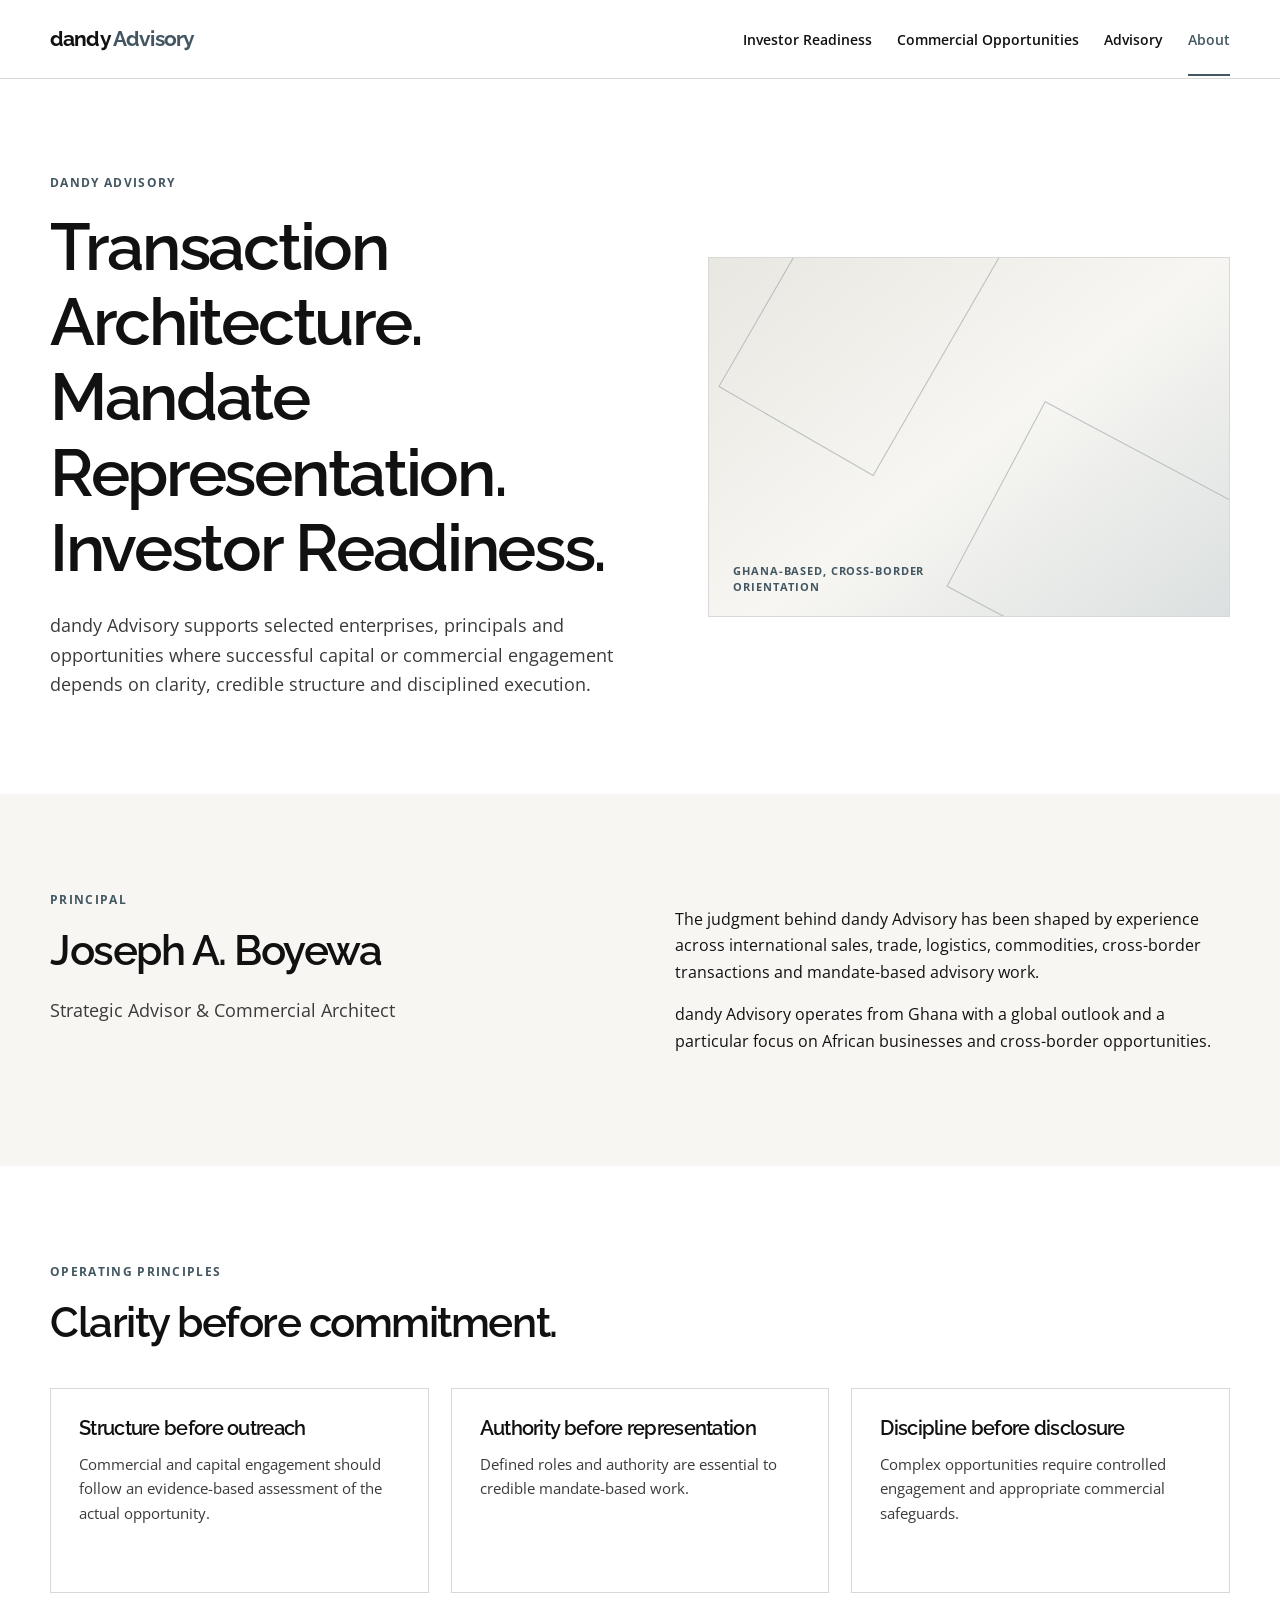
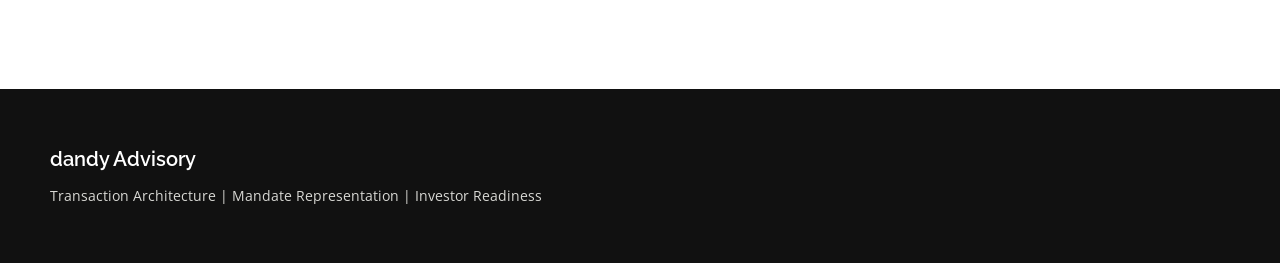
==== about/index.html @ e799b46d "Add About page" ====
<!doctype html><html lang="en"><head><meta charset="utf-8"><meta name="viewport" content="width=device-width,initial-scale=1"><title>About | dandy Advisory</title><meta name="description" content="About dandy Advisory."><link rel="stylesheet" href="../assets/css/site.css"></head><body><header class="site-header"><div class="container header-inner"><a class="brand" href="../">dandy <span>Advisory</span></a><button class="nav-toggle" aria-expanded="false">Menu</button><nav class="site-nav"><a href="../investor-readiness/">Investor Readiness</a><a href="../commercial-opportunities/">Commercial Opportunities</a><a href="../advisory/">Advisory</a><a aria-current="page" href="./">About</a></nav></div></header><main><section class="hero"><div class="container hero-grid"><div><p class="eyebrow">dandy Advisory</p><h1>Transaction Architecture. Mandate Representation. Investor Readiness.</h1><p class="hero-copy">dandy Advisory supports selected enterprises, principals and opportunities where successful capital or commercial engagement depends on clarity, credible structure and disciplined execution.</p></div><div class="visual"><span class="visual-label">Ghana-based, cross-border orientation</span></div></div></section><section class="section paper"><div class="container split"><div><p class="eyebrow">Principal</p><h2>Joseph A. Boyewa</h2><p class="lead">Strategic Advisor &amp; Commercial Architect</p></div><div><p>The judgment behind dandy Advisory has been shaped by experience across international sales, trade, logistics, commodities, cross-border transactions and mandate-based advisory work.</p><p>dandy Advisory operates from Ghana with a global outlook and a particular focus on African businesses and cross-border opportunities.</p></div></div></section><section class="section"><div class="container"><div class="section-head"><p class="eyebrow">Operating Principles</p><h2>Clarity before commitment.</h2></div><div class="grid-3"><article class="card"><h3>Structure before outreach</h3><p>Commercial and capital engagement should follow an evidence-based assessment of the actual opportunity.</p></article><article class="card"><h3>Authority before representation</h3><p>Defined roles and authority are essential to credible mandate-based work.</p></article><article class="card"><h3>Discipline before disclosure</h3><p>Complex opportunities require controlled engagement and appropriate commercial safeguards.</p></article></div></div></section></main><footer class="site-footer"><div class="container"><p class="footer-title">dandy Advisory</p><p class="footer-signature">Transaction Architecture | Mandate Representation | Investor Readiness</p></div></footer><script src="../assets/js/site.js"></script></body></html>
---- assets/css/site.css ----
@import url('https://fonts.googleapis.com/css2?family=Open+Sans:wght@400;500;600;700&family=Raleway:wght@500;600;700&display=swap');

:root{--ink:#111111;--carbon:#3a3a3a;--muted:#6e6e6a;--slate:#435762;--border:#d8d8d4;--paper:#f7f6f2;--white:#fff;--content:1180px;--section:96px}
*{box-sizing:border-box}html{scroll-behavior:smooth}body{margin:0;background:var(--white);color:var(--ink);font-family:'Open Sans',Arial,sans-serif;font-size:16px;line-height:1.65}a{color:inherit;text-decoration:none}.container{width:min(calc(100% - 48px),var(--content));margin:auto}.skip{position:absolute;left:-999px}.skip:focus{left:16px;top:16px;z-index:9;background:#fff;padding:10px}.site-header{border-bottom:1px solid var(--border);background:rgba(255,255,255,.96);position:sticky;top:0;z-index:5}.header-inner{min-height:78px;display:flex;align-items:center;justify-content:space-between;gap:32px}.brand{font-family:Raleway,Arial,sans-serif;font-size:21px;font-weight:700;letter-spacing:-.04em;white-space:nowrap}.brand span{color:var(--slate)}.nav-toggle{display:none}.site-nav{display:flex;align-items:center;gap:25px;font-size:14px;font-weight:600}.site-nav a{border-bottom:2px solid transparent;padding:26px 0 23px}.site-nav a:hover,.site-nav a[aria-current='page']{color:var(--slate);border-color:var(--slate)}
.eyebrow{margin:0 0 16px;color:var(--slate);font-size:12px;font-weight:700;letter-spacing:.11em;text-transform:uppercase}.section{padding:var(--section) 0}.paper{background:var(--paper)}h1,h2,h3{margin:0;font-family:Raleway,Arial,sans-serif;font-weight:600;line-height:1.14;letter-spacing:-.035em}h1{font-size:clamp(40px,5.2vw,66px)}h2{max-width:730px;font-size:clamp(30px,3.3vw,45px)}h3{font-size:20px}.lead{max-width:720px;margin:22px 0 0;color:var(--carbon);font-size:18px}.muted{color:var(--muted)}.button{display:inline-block;border:1px solid var(--slate);background:var(--slate);color:#fff;padding:14px 19px;font-size:14px;font-weight:700;line-height:1}.button:hover{background:var(--ink);border-color:var(--ink)}.text-link{color:var(--slate);font-size:14px;font-weight:700}.text-link:hover{text-decoration:underline}
.hero{padding:94px 0}.hero-grid{display:grid;grid-template-columns:minmax(0,1.06fr) minmax(320px,.94fr);align-items:center;gap:70px}.hero-copy{margin:26px 0 0;max-width:720px;color:var(--carbon);font-size:18px}.hero-note{margin:14px 0 30px;max-width:650px;color:var(--muted);font-size:14px}.visual{min-height:360px;border:1px solid var(--border);background:linear-gradient(142deg,#e8e7e1,#f7f6f2 52%,#dbe0e0);position:relative;overflow:hidden}.visual:before,.visual:after{content:'';position:absolute;border:1px solid rgba(67,87,98,.32)}.visual:before{height:58%;width:58%;right:-10%;bottom:-15%;transform:rotate(28deg)}.visual:after{height:73%;width:34%;left:12%;top:-20%;transform:rotate(30deg)}.visual-label{position:absolute;left:24px;bottom:20px;max-width:230px;color:var(--slate);font-size:11px;font-weight:700;letter-spacing:.08em;text-transform:uppercase;line-height:1.5}.section-head{margin-bottom:42px}.grid-3{display:grid;grid-template-columns:repeat(3,1fr);gap:22px}.card{border:1px solid var(--border);background:var(--white);padding:28px;min-height:205px}.card p{margin:12px 0 0;color:var(--carbon);font-size:15px}.card-number{display:block;margin-bottom:28px;color:var(--slate);font-size:12px;font-weight:700;letter-spacing:.1em}.split{display:grid;grid-template-columns:1fr 1fr;gap:70px;align-items:start}.quote{padding:38px 0;border-top:1px solid var(--border);border-bottom:1px solid var(--border);font-family:Raleway,Arial,sans-serif;font-size:clamp(25px,3vw,38px);font-weight:500;line-height:1.25;letter-spacing:-.03em}.list{margin:25px 0 0;padding:0;list-style:none}.list li{padding:15px 0;border-top:1px solid var(--border);color:var(--carbon)}.list strong{display:block;color:var(--ink);font-family:Raleway,Arial,sans-serif;font-size:17px}.steps{counter-reset:step;display:grid;grid-template-columns:repeat(4,1fr);gap:18px}.step{padding:0 18px 0 0}.step:before{counter-increment:step;content:'0' counter(step);display:block;margin-bottom:22px;color:var(--slate);font-size:12px;font-weight:700;letter-spacing:.12em}.step p{margin:10px 0 0;color:var(--carbon);font-size:15px}.callout{display:grid;grid-template-columns:1.05fr .95fr;gap:55px;align-items:center;padding:62px;background:var(--ink);color:#fff}.callout .eyebrow{color:#d8d8d4}.callout h2{color:#fff}.callout p{color:#d8d8d4}.callout .button{background:#fff;border-color:#fff;color:var(--ink)}.callout .button:hover{background:var(--slate);border-color:var(--slate);color:#fff}.form-wrap{max-width:760px;margin:0 auto;border:1px solid var(--border);padding:38px;background:#fff}.form-wrap h2{font-size:32px}.form-wrap p{color:var(--carbon)}.notice{margin-top:24px;color:var(--muted);font-size:13px}.site-footer{padding:54px 0 28px;background:var(--ink);color:#fff}.footer-title{margin:0;font-family:Raleway,Arial,sans-serif;font-size:20px;font-weight:600}.footer-signature{margin:8px 0 28px;color:#d8d8d4;font-size:14px}.footer-links{display:flex;flex-wrap:wrap;gap:10px 22px;font-size:14px}.footer-links a:hover{color:#d8d8d4}.footer-bottom{margin-top:42px;padding-top:18px;border-top:1px solid #3a3a3a;color:#aaa;font-size:12px}
@media(max-width:820px){:root{--section:68px}.container{width:min(calc(100% - 32px),var(--content))}.header-inner{min-height:68px}.nav-toggle{display:inline-block;border:0;background:transparent;color:var(--ink);font:inherit;font-size:14px;font-weight:700}.site-nav{display:none;position:absolute;top:68px;left:0;right:0;padding:12px 16px 20px;background:#fff;border-bottom:1px solid var(--border);flex-direction:column;align-items:flex-start;gap:0}.site-nav.open{display:flex}.site-nav a{padding:10px 0;border:0}.hero{padding:66px 0}.hero-grid,.split,.callout{grid-template-columns:1fr;gap:36px}.visual{min-height:245px}.grid-3,.steps{grid-template-columns:1fr}.card{min-height:auto}.step{padding:0 0 20px;border-bottom:1px solid var(--border)}.form-wrap{padding:25px 20px}}
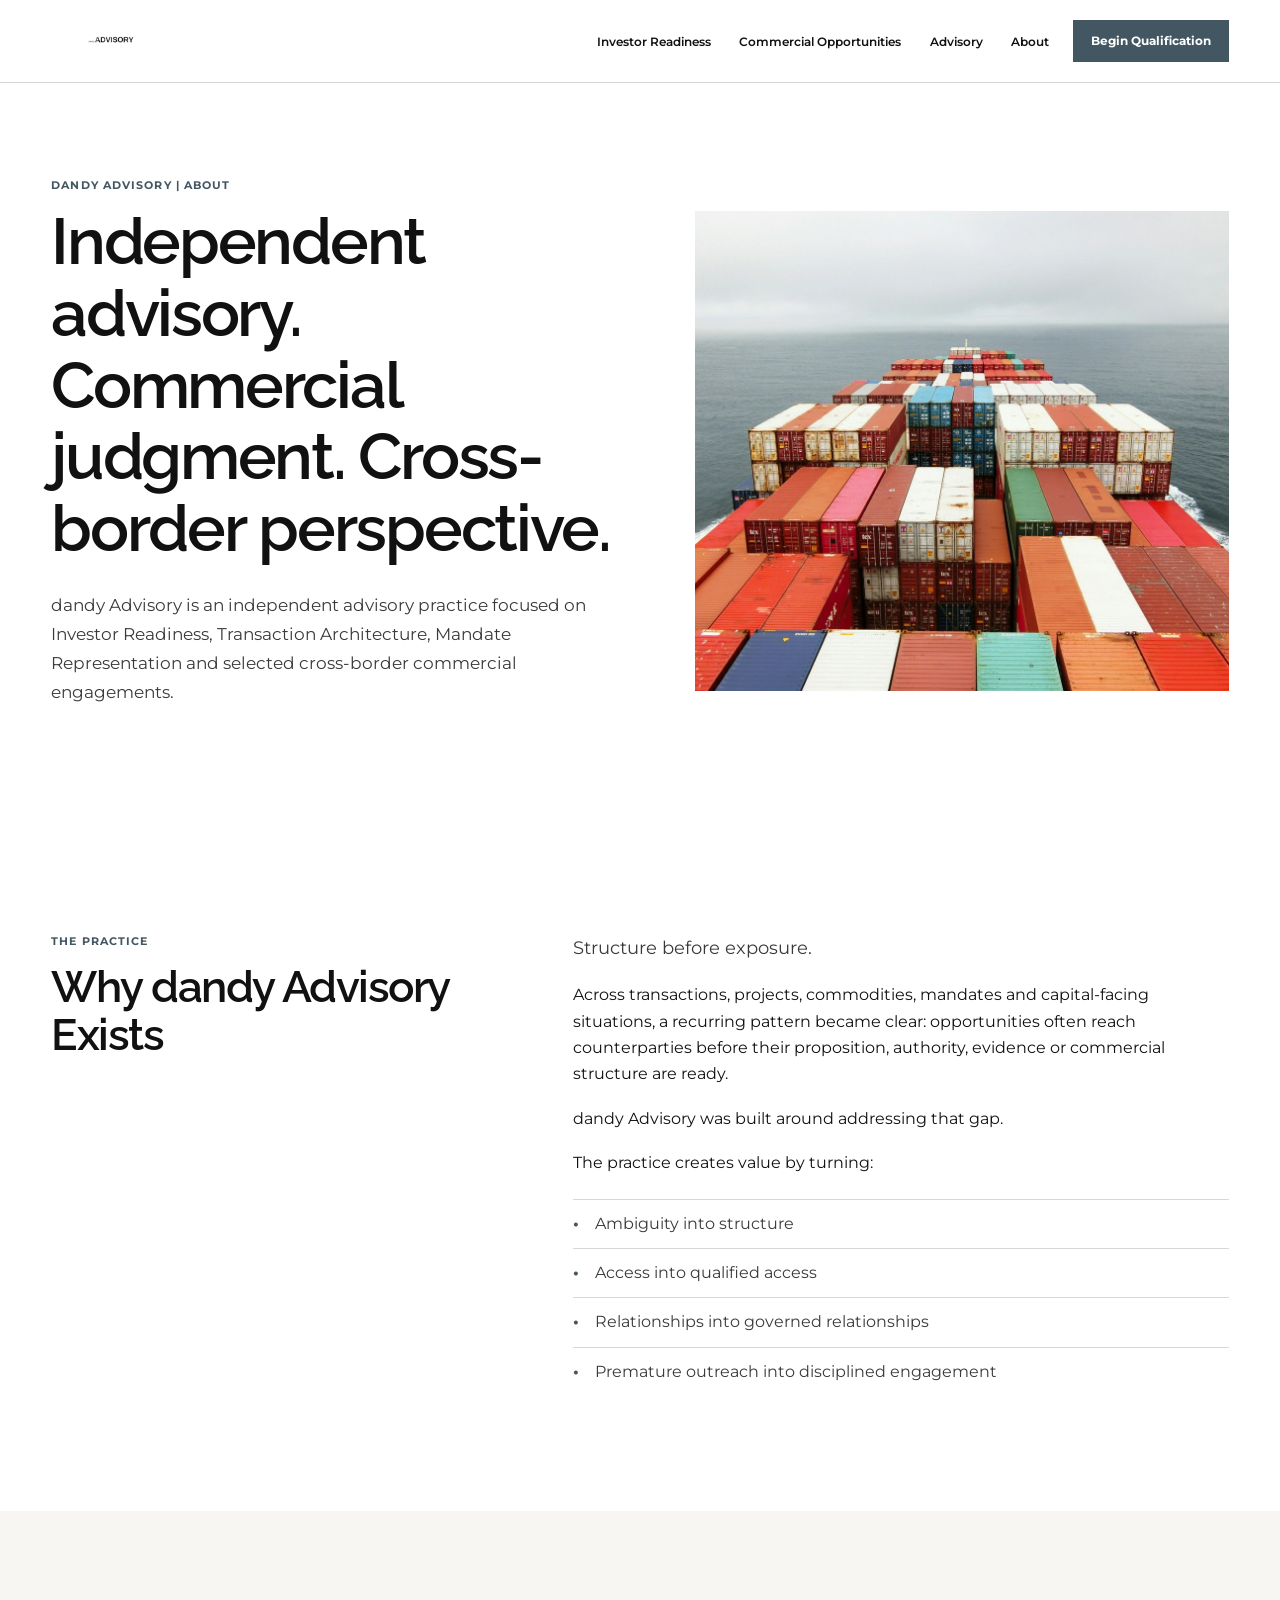
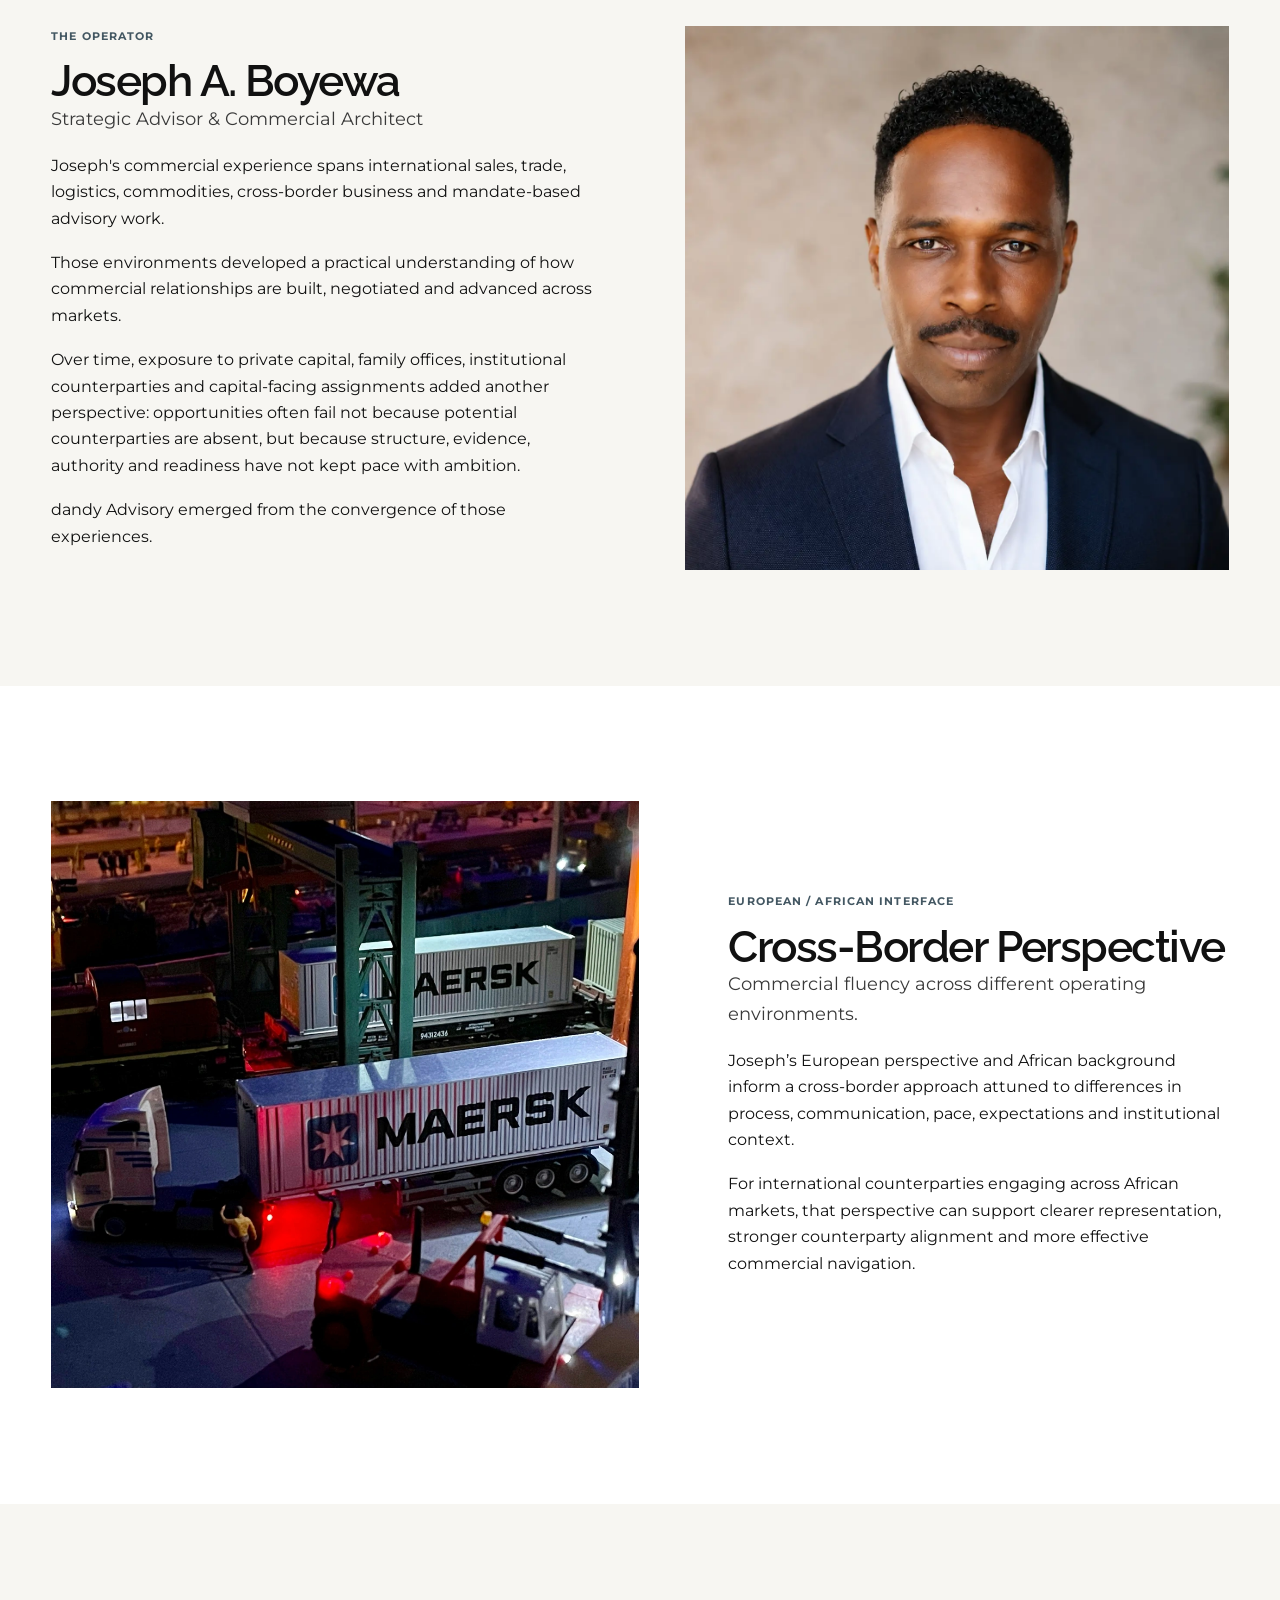
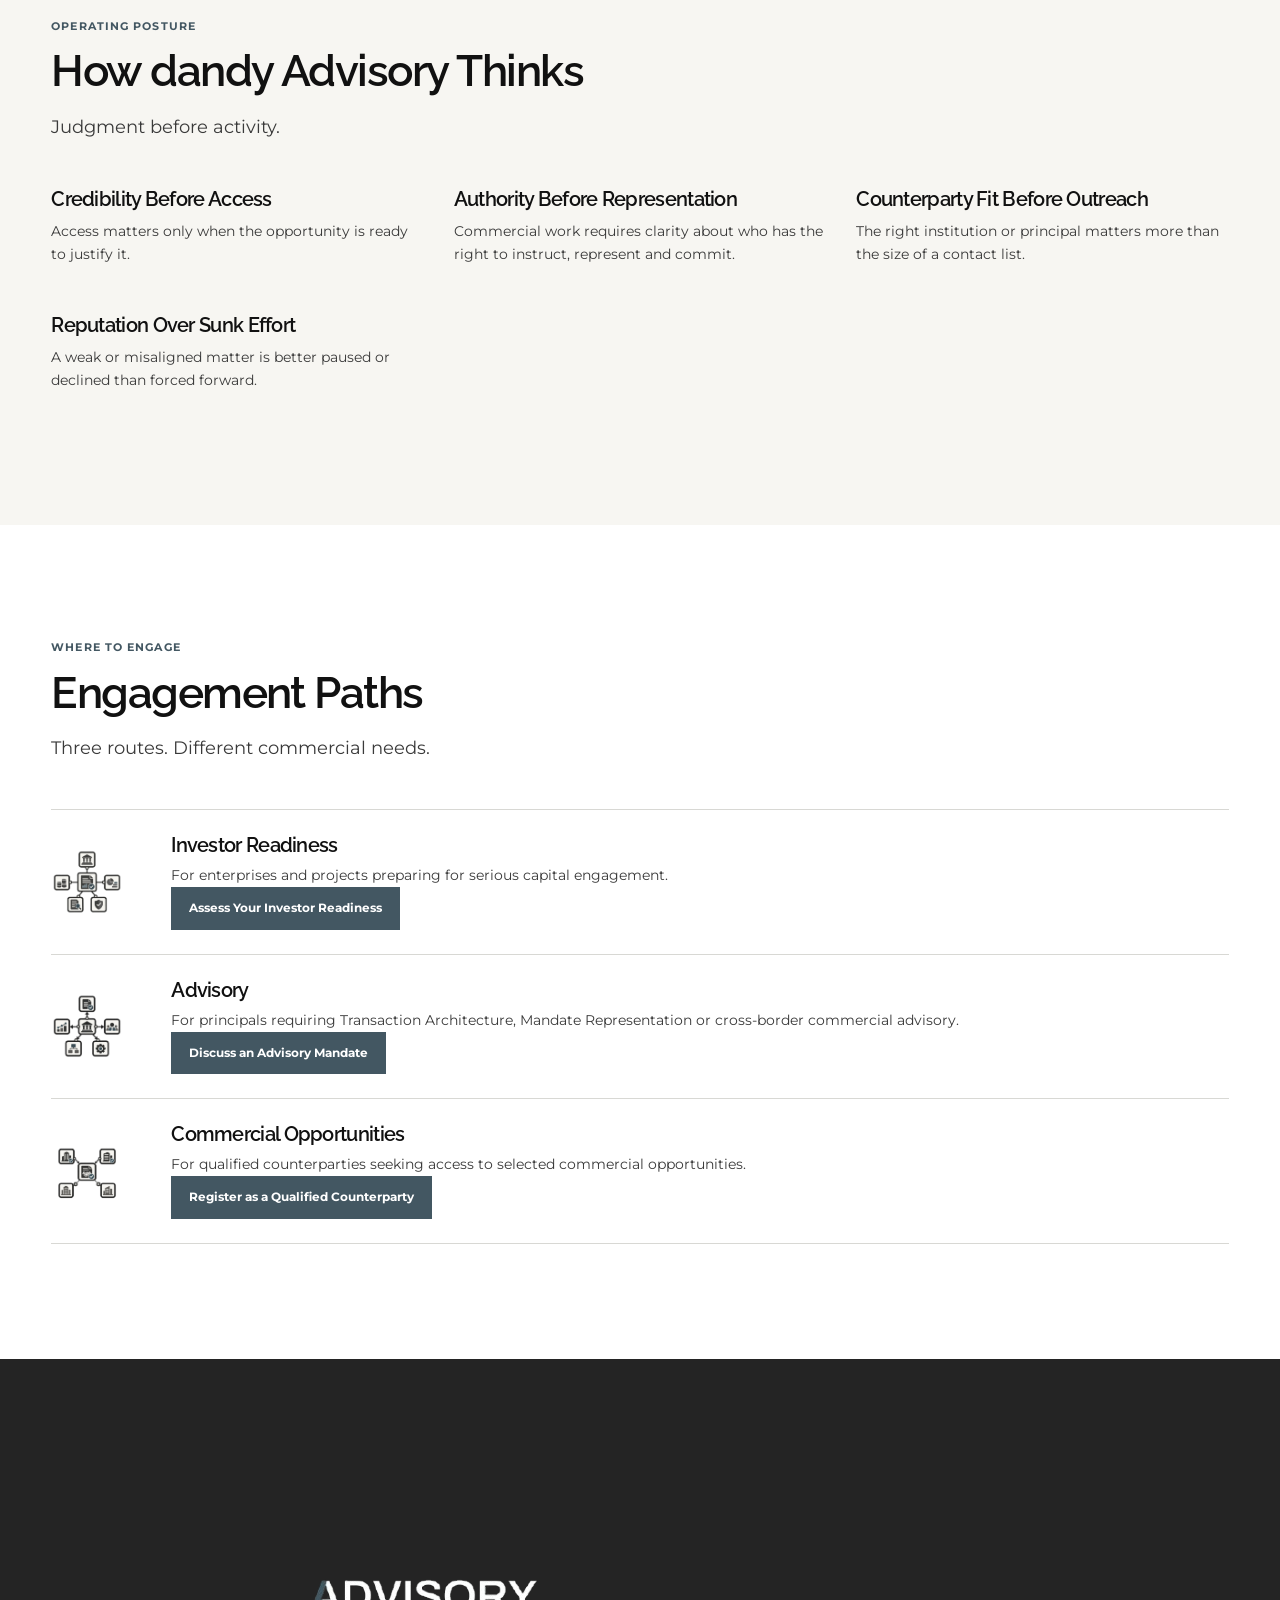
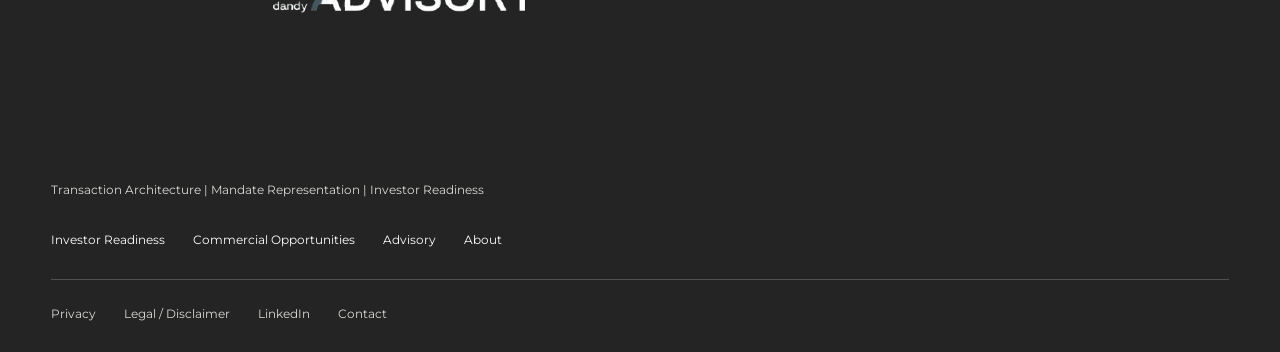
==== commit 35ed8b46: "Apply complete review build" ====
--- a/about/index.html
+++ b/about/index.html
@@ -1 +1 @@
-<!doctype html><html lang="en"><head><meta charset="utf-8"><meta name="viewport" content="width=device-width,initial-scale=1"><title>About | dandy Advisory</title><meta name="description" content="About dandy Advisory."><link rel="stylesheet" href="../assets/css/site.css"></head><body><header class="site-header"><div class="container header-inner"><a class="brand" href="../">dandy <span>Advisory</span></a><button class="nav-toggle" aria-expanded="false">Menu</button><nav class="site-nav"><a href="../investor-readiness/">Investor Readiness</a><a href="../commercial-opportunities/">Commercial Opportunities</a><a href="../advisory/">Advisory</a><a aria-current="page" href="./">About</a></nav></div></header><main><section class="hero"><div class="container hero-grid"><div><p class="eyebrow">dandy Advisory</p><h1>Transaction Architecture. Mandate Representation. Investor Readiness.</h1><p class="hero-copy">dandy Advisory supports selected enterprises, principals and opportunities where successful capital or commercial engagement depends on clarity, credible structure and disciplined execution.</p></div><div class="visual"><span class="visual-label">Ghana-based, cross-border orientation</span></div></div></section><section class="section paper"><div class="container split"><div><p class="eyebrow">Principal</p><h2>Joseph A. Boyewa</h2><p class="lead">Strategic Advisor &amp; Commercial Architect</p></div><div><p>The judgment behind dandy Advisory has been shaped by experience across international sales, trade, logistics, commodities, cross-border transactions and mandate-based advisory work.</p><p>dandy Advisory operates from Ghana with a global outlook and a particular focus on African businesses and cross-border opportunities.</p></div></div></section><section class="section"><div class="container"><div class="section-head"><p class="eyebrow">Operating Principles</p><h2>Clarity before commitment.</h2></div><div class="grid-3"><article class="card"><h3>Structure before outreach</h3><p>Commercial and capital engagement should follow an evidence-based assessment of the actual opportunity.</p></article><article class="card"><h3>Authority before representation</h3><p>Defined roles and authority are essential to credible mandate-based work.</p></article><article class="card"><h3>Discipline before disclosure</h3><p>Complex opportunities require controlled engagement and appropriate commercial safeguards.</p></article></div></div></section></main><footer class="site-footer"><div class="container"><p class="footer-title">dandy Advisory</p><p class="footer-signature">Transaction Architecture | Mandate Representation | Investor Readiness</p></div></footer><script src="../assets/js/site.js"></script></body></html>
+<!doctype html><html lang="en"><head><meta charset="utf-8"><meta name="viewport" content="width=device-width,initial-scale=1"><title>About | dandy Advisory</title><link rel="icon" href="../assets/favicon.svg" type="image/svg+xml"><link rel="stylesheet" href="../assets/css/site.css"></head><body><a class="skip" href="#main">Skip to content</a><header class="site-header"><div class="container header-inner"><a class="brand" href="../" aria-label="dandy Advisory"><img src="../assets/images/logo/dandy_advisory_logo_v1_light_background-removebg-preview.png" alt="dandy Advisory"></a><button class="nav-toggle" aria-expanded="false">Menu</button><nav class="site-nav"><a href="../">Investor Readiness</a><a href="../commercial-opportunities/">Commercial Opportunities</a><a href="../advisory/">Advisory</a><a href="../about/">About</a></nav><a class="header-cta" href="../investor-readiness/">Begin Qualification</a></div></header><main id="main"><section class="hero"><div class="container hero-grid"><div><p class="eyebrow">dandy Advisory | About</p><h1>Independent advisory. Commercial judgment. Cross-border perspective.</h1><p class="hero-copy">dandy Advisory is an independent advisory practice focused on Investor Readiness, Transaction Architecture, Mandate Representation and selected cross-border commercial engagements.</p></div><img class="hero-image" src="../assets/images/about/Hero%20Image/About.webp" alt=""></div></section><section class="section"><div class="container editorial-grid"><div><p class="eyebrow">The Practice</p><h2>Why dandy Advisory Exists</h2></div><div><p class="lead">Structure before exposure.</p><p>Across transactions, projects, commodities, mandates and capital-facing situations, a recurring pattern became clear: opportunities often reach counterparties before their proposition, authority, evidence or commercial structure are ready.</p><p>dandy Advisory was built around addressing that gap.</p><p>The practice creates value by turning:</p><ul class="check-list"><li>Ambiguity into structure</li><li>Access into qualified access</li><li>Relationships into governed relationships</li><li>Premature outreach into disciplined engagement</li></ul></div></div></section><section class="section paper"><div class="container image-copy"><div><p class="eyebrow">The Operator</p><h2>Joseph A. Boyewa</h2><p class="lead">Strategic Advisor &amp; Commercial Architect</p><p>Joseph's commercial experience spans international sales, trade, logistics, commodities, cross-border business and mandate-based advisory work.</p><p>Those environments developed a practical understanding of how commercial relationships are built, negotiated and advanced across markets.</p><p>Over time, exposure to private capital, family offices, institutional counterparties and capital-facing assignments added another perspective: opportunities often fail not because potential counterparties are absent, but because structure, evidence, authority and readiness have not kept pace with ambition.</p><p>dandy Advisory emerged from the convergence of those experiences.</p></div><img src="../assets/images/about/Joseph%20A.%20Boyewa%20Section%20Image/Joseph%20A%20Boyewa.webp" alt="Joseph A. Boyewa"></div></section><section class="section"><div class="container image-copy wide-img"><img src="../assets/images/about/Cross%20Border%20Perspective%20Image/Cross%20Border%20Perspective.webp" alt=""><div><p class="eyebrow">European / African Interface</p><h2>Cross-Border Perspective</h2><p class="lead">Commercial fluency across different operating environments.</p><p>Joseph’s European perspective and African background inform a cross-border approach attuned to differences in process, communication, pace, expectations and institutional context.</p><p>For international counterparties engaging across African markets, that perspective can support clearer representation, stronger counterparty alignment and more effective commercial navigation.</p></div></div></section><section class="section paper"><div class="container"><div class="section-heading"><p class="eyebrow">Operating Posture</p><h2>How dandy Advisory Thinks</h2><p class="lead">Judgment before activity.</p></div><div class="standards"><div><h3>Credibility Before Access</h3><p>Access matters only when the opportunity is ready to justify it.</p></div><div><h3>Authority Before Representation</h3><p>Commercial work requires clarity about who has the right to instruct, represent and commit.</p></div><div><h3>Counterparty Fit Before Outreach</h3><p>The right institution or principal matters more than the size of a contact list.</p></div><div><h3>Reputation Over Sunk Effort</h3><p>A weak or misaligned matter is better paused or declined than forced forward.</p></div></div></div></section><section class="section"><div class="container"><div class="section-heading"><p class="eyebrow">Where to Engage</p><h2>Engagement Paths</h2><p class="lead">Three routes. Different commercial needs.</p></div><div class="process"><article class="process-item"><img src="../assets/images/about/Engagement%20Paths%20Icons/webp/Investor%20Readiness.webp" alt=""><div><h3>Investor Readiness</h3><p>For enterprises and projects preparing for serious capital engagement.</p><a class="button" href="../investor-readiness/">Assess Your Investor Readiness</a></div></article><article class="process-item"><img src="../assets/images/about/Engagement%20Paths%20Icons/webp/Advisory.webp" alt=""><div><h3>Advisory</h3><p>For principals requiring Transaction Architecture, Mandate Representation or cross-border commercial advisory.</p><a class="button" href="../advisory-enquiry/">Discuss an Advisory Mandate</a></div></article><article class="process-item"><img src="../assets/images/about/Engagement%20Paths%20Icons/webp/Commercial%20Opportunities.webp" alt=""><div><h3>Commercial Opportunities</h3><p>For qualified counterparties seeking access to selected commercial opportunities.</p><a class="button" href="../commercial-enquiry/">Register as a Qualified Counterparty</a></div></article></div></div></section></main><footer class="site-footer"><div class="container"><a class="footer-logo" href="../"><img src="../assets/images/logo/dandy_advisory_logo_v1_dark_background-removebg-preview.png" alt="dandy Advisory"></a><p class="footer-signature">Transaction Architecture | Mandate Representation | Investor Readiness</p><nav class="footer-links"><a href="../">Investor Readiness</a><a href="../commercial-opportunities/">Commercial Opportunities</a><a href="../advisory/">Advisory</a><a href="../about/">About</a></nav><nav class="footer-secondary"><span>Privacy</span><span>Legal / Disclaimer</span><span>LinkedIn</span><span>Contact</span></nav></div></footer><script src="../assets/js/site.js"></script></body></html>
--- a/assets/css/site.css
+++ b/assets/css/site.css
@@ -1,7 +1,4 @@
-@import url('https://fonts.googleapis.com/css2?family=Open+Sans:wght@400;500;600;700&family=Raleway:wght@500;600;700&display=swap');
-
-:root{--ink:#111111;--carbon:#3a3a3a;--muted:#6e6e6a;--slate:#435762;--border:#d8d8d4;--paper:#f7f6f2;--white:#fff;--content:1180px;--section:96px}
-*{box-sizing:border-box}html{scroll-behavior:smooth}body{margin:0;background:var(--white);color:var(--ink);font-family:'Open Sans',Arial,sans-serif;font-size:16px;line-height:1.65}a{color:inherit;text-decoration:none}.container{width:min(calc(100% - 48px),var(--content));margin:auto}.skip{position:absolute;left:-999px}.skip:focus{left:16px;top:16px;z-index:9;background:#fff;padding:10px}.site-header{border-bottom:1px solid var(--border);background:rgba(255,255,255,.96);position:sticky;top:0;z-index:5}.header-inner{min-height:78px;display:flex;align-items:center;justify-content:space-between;gap:32px}.brand{font-family:Raleway,Arial,sans-serif;font-size:21px;font-weight:700;letter-spacing:-.04em;white-space:nowrap}.brand span{color:var(--slate)}.nav-toggle{display:none}.site-nav{display:flex;align-items:center;gap:25px;font-size:14px;font-weight:600}.site-nav a{border-bottom:2px solid transparent;padding:26px 0 23px}.site-nav a:hover,.site-nav a[aria-current='page']{color:var(--slate);border-color:var(--slate)}
-.eyebrow{margin:0 0 16px;color:var(--slate);font-size:12px;font-weight:700;letter-spacing:.11em;text-transform:uppercase}.section{padding:var(--section) 0}.paper{background:var(--paper)}h1,h2,h3{margin:0;font-family:Raleway,Arial,sans-serif;font-weight:600;line-height:1.14;letter-spacing:-.035em}h1{font-size:clamp(40px,5.2vw,66px)}h2{max-width:730px;font-size:clamp(30px,3.3vw,45px)}h3{font-size:20px}.lead{max-width:720px;margin:22px 0 0;color:var(--carbon);font-size:18px}.muted{color:var(--muted)}.button{display:inline-block;border:1px solid var(--slate);background:var(--slate);color:#fff;padding:14px 19px;font-size:14px;font-weight:700;line-height:1}.button:hover{background:var(--ink);border-color:var(--ink)}.text-link{color:var(--slate);font-size:14px;font-weight:700}.text-link:hover{text-decoration:underline}
-.hero{padding:94px 0}.hero-grid{display:grid;grid-template-columns:minmax(0,1.06fr) minmax(320px,.94fr);align-items:center;gap:70px}.hero-copy{margin:26px 0 0;max-width:720px;color:var(--carbon);font-size:18px}.hero-note{margin:14px 0 30px;max-width:650px;color:var(--muted);font-size:14px}.visual{min-height:360px;border:1px solid var(--border);background:linear-gradient(142deg,#e8e7e1,#f7f6f2 52%,#dbe0e0);position:relative;overflow:hidden}.visual:before,.visual:after{content:'';position:absolute;border:1px solid rgba(67,87,98,.32)}.visual:before{height:58%;width:58%;right:-10%;bottom:-15%;transform:rotate(28deg)}.visual:after{height:73%;width:34%;left:12%;top:-20%;transform:rotate(30deg)}.visual-label{position:absolute;left:24px;bottom:20px;max-width:230px;color:var(--slate);font-size:11px;font-weight:700;letter-spacing:.08em;text-transform:uppercase;line-height:1.5}.section-head{margin-bottom:42px}.grid-3{display:grid;grid-template-columns:repeat(3,1fr);gap:22px}.card{border:1px solid var(--border);background:var(--white);padding:28px;min-height:205px}.card p{margin:12px 0 0;color:var(--carbon);font-size:15px}.card-number{display:block;margin-bottom:28px;color:var(--slate);font-size:12px;font-weight:700;letter-spacing:.1em}.split{display:grid;grid-template-columns:1fr 1fr;gap:70px;align-items:start}.quote{padding:38px 0;border-top:1px solid var(--border);border-bottom:1px solid var(--border);font-family:Raleway,Arial,sans-serif;font-size:clamp(25px,3vw,38px);font-weight:500;line-height:1.25;letter-spacing:-.03em}.list{margin:25px 0 0;padding:0;list-style:none}.list li{padding:15px 0;border-top:1px solid var(--border);color:var(--carbon)}.list strong{display:block;color:var(--ink);font-family:Raleway,Arial,sans-serif;font-size:17px}.steps{counter-reset:step;display:grid;grid-template-columns:repeat(4,1fr);gap:18px}.step{padding:0 18px 0 0}.step:before{counter-increment:step;content:'0' counter(step);display:block;margin-bottom:22px;color:var(--slate);font-size:12px;font-weight:700;letter-spacing:.12em}.step p{margin:10px 0 0;color:var(--carbon);font-size:15px}.callout{display:grid;grid-template-columns:1.05fr .95fr;gap:55px;align-items:center;padding:62px;background:var(--ink);color:#fff}.callout .eyebrow{color:#d8d8d4}.callout h2{color:#fff}.callout p{color:#d8d8d4}.callout .button{background:#fff;border-color:#fff;color:var(--ink)}.callout .button:hover{background:var(--slate);border-color:var(--slate);color:#fff}.form-wrap{max-width:760px;margin:0 auto;border:1px solid var(--border);padding:38px;background:#fff}.form-wrap h2{font-size:32px}.form-wrap p{color:var(--carbon)}.notice{margin-top:24px;color:var(--muted);font-size:13px}.site-footer{padding:54px 0 28px;background:var(--ink);color:#fff}.footer-title{margin:0;font-family:Raleway,Arial,sans-serif;font-size:20px;font-weight:600}.footer-signature{margin:8px 0 28px;color:#d8d8d4;font-size:14px}.footer-links{display:flex;flex-wrap:wrap;gap:10px 22px;font-size:14px}.footer-links a:hover{color:#d8d8d4}.footer-bottom{margin-top:42px;padding-top:18px;border-top:1px solid #3a3a3a;color:#aaa;font-size:12px}
-@media(max-width:820px){:root{--section:68px}.container{width:min(calc(100% - 32px),var(--content))}.header-inner{min-height:68px}.nav-toggle{display:inline-block;border:0;background:transparent;color:var(--ink);font:inherit;font-size:14px;font-weight:700}.site-nav{display:none;position:absolute;top:68px;left:0;right:0;padding:12px 16px 20px;background:#fff;border-bottom:1px solid var(--border);flex-direction:column;align-items:flex-start;gap:0}.site-nav.open{display:flex}.site-nav a{padding:10px 0;border:0}.hero{padding:66px 0}.hero-grid,.split,.callout{grid-template-columns:1fr;gap:36px}.visual{min-height:245px}.grid-3,.steps{grid-template-columns:1fr}.card{min-height:auto}.step{padding:0 0 20px;border-bottom:1px solid var(--border)}.form-wrap{padding:25px 20px}}
+@import url('https://fonts.googleapis.com/css2?family=Montserrat:wght@400;500;600;700&family=Raleway:wght@500;600;700&display=swap');
+:root{--ink:#111;--carbon:#3a3a3a;--muted:#6e6e6a;--slate:#435762;--border:#d8d8d4;--paper:#f7f6f2;--graphite:#242424;--max:1180px;--gutter:clamp(20px,4vw,56px);--space:clamp(68px,9vw,128px)}*{box-sizing:border-box}html{scroll-behavior:smooth}body{margin:0;color:var(--ink);font:16px/1.65 Montserrat,Arial,sans-serif;background:#fff}img{display:block;max-width:100%;height:auto}a{color:inherit;text-decoration:none}.container{width:min(calc(100% - var(--gutter)*2),var(--max));margin:auto}.skip{position:absolute;z-index:20;left:-999px}.skip:focus{top:12px;left:12px;padding:10px;background:#fff;border:1px solid var(--ink)}.site-header{position:sticky;top:0;z-index:10;background:rgba(255,255,255,.97);border-bottom:1px solid var(--border)}.header-inner{min-height:82px;display:flex;align-items:center;gap:24px}.brand{width:120px;flex:none}.brand img{width:100%}.site-nav{margin-left:auto;display:flex;align-items:center;gap:clamp(16px,2.2vw,32px);font-size:12px;font-weight:600}.site-nav a{padding:29px 0 25px;border-bottom:2px solid transparent}.site-nav a:hover,.site-nav a[aria-current=page]{color:var(--slate);border-color:var(--slate)}.header-cta,.button{display:inline-flex;justify-content:center;align-items:center;border:1px solid var(--slate);background:var(--slate);color:#fff;padding:13px 17px;font-size:12px;line-height:1.2;font-weight:700;transition:.2s}.header-cta:hover,.button:hover{background:var(--ink);border-color:var(--ink)}.nav-toggle{display:none;background:none;border:0;font:600 13px Montserrat;padding:10px 0}.eyebrow{margin:0 0 14px;color:var(--slate);font-size:11px;font-weight:700;line-height:1.3;letter-spacing:.1em;text-transform:uppercase}h1,h2,h3{font-family:Raleway,Arial,sans-serif;font-weight:600;line-height:1.1;letter-spacing:-.035em}h1{margin:0;font-size:clamp(40px,5.1vw,68px)}h2{margin:0;font-size:clamp(31px,3.4vw,48px)}h3{margin:0;font-size:clamp(19px,1.8vw,25px)}p{margin:0 0 18px}.lead{font-size:18px;line-height:1.65;color:var(--carbon)}.muted{color:var(--muted)}.section{padding:var(--space) 0}.paper{background:var(--paper)}.graphite{background:var(--graphite);color:#fff}.graphite .eyebrow{color:#d8d8d4}.hero{padding:clamp(54px,7.4vw,110px) 0}.hero-grid{display:grid;grid-template-columns:minmax(0,1fr) minmax(340px,.94fr);align-items:center;gap:clamp(38px,6vw,86px)}.hero-copy{margin-top:26px;font-size:17px;line-height:1.7;color:var(--carbon);max-width:700px}.hero-note{font-size:13px;color:var(--muted);max-width:650px}.hero .button{margin-top:12px}.hero-image{aspect-ratio:1/.9;object-fit:cover;width:100%}.section-heading{max-width:760px;margin-bottom:45px}.section-heading .lead{margin-top:18px}.editorial-grid{display:grid;grid-template-columns:.78fr 1.22fr;gap:clamp(34px,8vw,118px);align-items:start}.operator{display:grid;grid-template-columns:minmax(220px,.65fr) 1.35fr;gap:clamp(28px,5vw,70px);align-items:center;max-width:970px;margin:auto}.operator img{width:100%;aspect-ratio:1;object-fit:cover}.operator blockquote{margin:0 0 22px;font-family:Raleway,Arial,sans-serif;font-size:clamp(24px,3vw,38px);line-height:1.22;letter-spacing:-.03em}.operator-role{font-size:12px;font-weight:700;color:var(--carbon)}.icon-grid{display:grid;grid-template-columns:repeat(3,1fr);gap:16px}.icon-card{background:#fff;padding:25px;min-height:260px}.icon-card img{width:76px;height:76px;object-fit:contain;margin-bottom:24px}.icon-card h3{font-size:19px}.icon-card p{margin-top:13px;margin-bottom:0;font-size:13px;color:var(--carbon);line-height:1.6}.feature-split{display:grid;grid-template-columns:1fr 1fr;gap:clamp(38px,8vw,118px);align-items:center}.feature-split img{width:100%;aspect-ratio:1;object-fit:cover}.check-list,.plain-list{list-style:none;padding:0;margin:22px 0 0}.check-list li,.plain-list li{position:relative;margin:0;padding:11px 0 11px 22px;border-top:1px solid var(--border);color:var(--carbon)}.check-list li:before{content:'•';position:absolute;left:0;color:var(--slate);font-weight:bold}.process{border-top:1px solid var(--border)}.process-item{display:grid;grid-template-columns:92px 1fr;gap:28px;padding:24px 0;border-bottom:1px solid var(--border);align-items:center}.process-item img{width:72px;height:72px;object-fit:contain}.process-item h3{font-size:20px}.process-item p{margin:8px 0 0;color:var(--carbon);font-size:14px}.process-item ul{margin:10px 0 0;padding-left:18px;font-size:13px;color:var(--carbon)}.process-num{font-size:12px;color:var(--slate);font-weight:700;letter-spacing:.1em}.output-grid{display:grid;grid-template-columns:repeat(2,1fr);gap:0 48px}.output-grid .plain-list{margin:0}.output-grid .plain-list li{font-size:14px}.transition{display:grid;grid-template-columns:1fr 1.35fr;gap:42px;align-items:center}.transition img{width:100%;max-width:360px;aspect-ratio:1;object-fit:cover;margin-top:26px}.transition p{color:#d8d8d4}.transition .button{background:#fff;color:var(--ink);border-color:#fff}.image-copy{display:grid;grid-template-columns:1fr 1fr;gap:clamp(35px,7vw,104px);align-items:center}.image-copy img{width:100%;aspect-ratio:1;object-fit:cover}.image-copy.wide-img{grid-template-columns:1.08fr .92fr}.image-copy .copy{max-width:520px}.standards{display:grid;grid-template-columns:repeat(3,1fr);gap:30px}.standards h3{font-size:20px}.standards p{margin-top:10px;color:var(--carbon);font-size:14px}.not-for{display:grid;grid-template-columns:.62fr 1.38fr;gap:60px}.not-for .plain-list{display:grid;grid-template-columns:repeat(2,1fr);column-gap:40px;margin:0}.not-for .plain-list li{font-size:14px}.final-cta{display:grid;grid-template-columns:1fr 1fr;gap:70px;align-items:center}.final-cta .lead{font-size:16px}.site-footer{padding:68px 0 28px;background:var(--graphite);color:#fff}.footer-logo{width:140px;margin-bottom:28px}.footer-signature{font-size:12px;color:#d8d8d4}.footer-links,.footer-secondary{display:flex;flex-wrap:wrap;gap:12px 28px;margin-top:30px;font-size:12px}.footer-secondary{padding-top:24px;border-top:1px solid #505050;color:#d8d8d4}.footer-links a:hover,.footer-secondary a:hover{text-decoration:underline}.footer-bottom{margin-top:36px;color:#aaa;font-size:11px}.form-page{min-height:100vh;display:flex;flex-direction:column}.form-page main{flex:1}.conversion-header{position:static}.form-shell{max-width:790px;margin:auto}.form-shell .intro{max-width:650px;margin-bottom:34px}.form-frame{padding:clamp(20px,4vw,42px);border:1px solid var(--border);background:#fff}.form-frame .hs-form-frame{min-height:360px}.back-link{display:inline-block;margin-top:26px;color:var(--slate);font-size:13px;font-weight:700}.legal-page{min-height:55vh}.legal-page h1{font-size:clamp(38px,4vw,58px)}
+@media(max-width:850px){.header-inner{min-height:68px;flex-wrap:wrap}.brand{width:105px}.nav-toggle{display:block;margin-left:auto}.site-nav{display:none;order:3;width:100%;margin:0;padding:10px 0 18px;flex-direction:column;align-items:flex-start;gap:0}.site-nav.open{display:flex}.site-nav a{width:100%;padding:10px 0;border:0}.header-cta{display:none}.hero-grid,.editorial-grid,.feature-split,.transition,.image-copy,.image-copy.wide-img,.final-cta,.not-for{grid-template-columns:1fr;gap:34px}.hero-image{aspect-ratio:5/4}.operator{grid-template-columns:150px 1fr;gap:25px}.icon-grid{grid-template-columns:repeat(2,1fr)}.icon-card{min-height:0}.standards{grid-template-columns:1fr;gap:22px}.not-for .plain-list{grid-template-columns:1fr}.section-heading{margin-bottom:30px}}
+@media(max-width:520px){body{font-size:15px}.hero{padding-top:44px}.operator{grid-template-columns:1fr}.operator img{max-width:180px}.icon-grid,.output-grid{grid-template-columns:1fr}.icon-card{padding:20px}.process-item{grid-template-columns:68px 1fr;gap:17px}.process-item img{width:58px;height:58px}.footer-links,.footer-secondary{gap:10px 18px}}
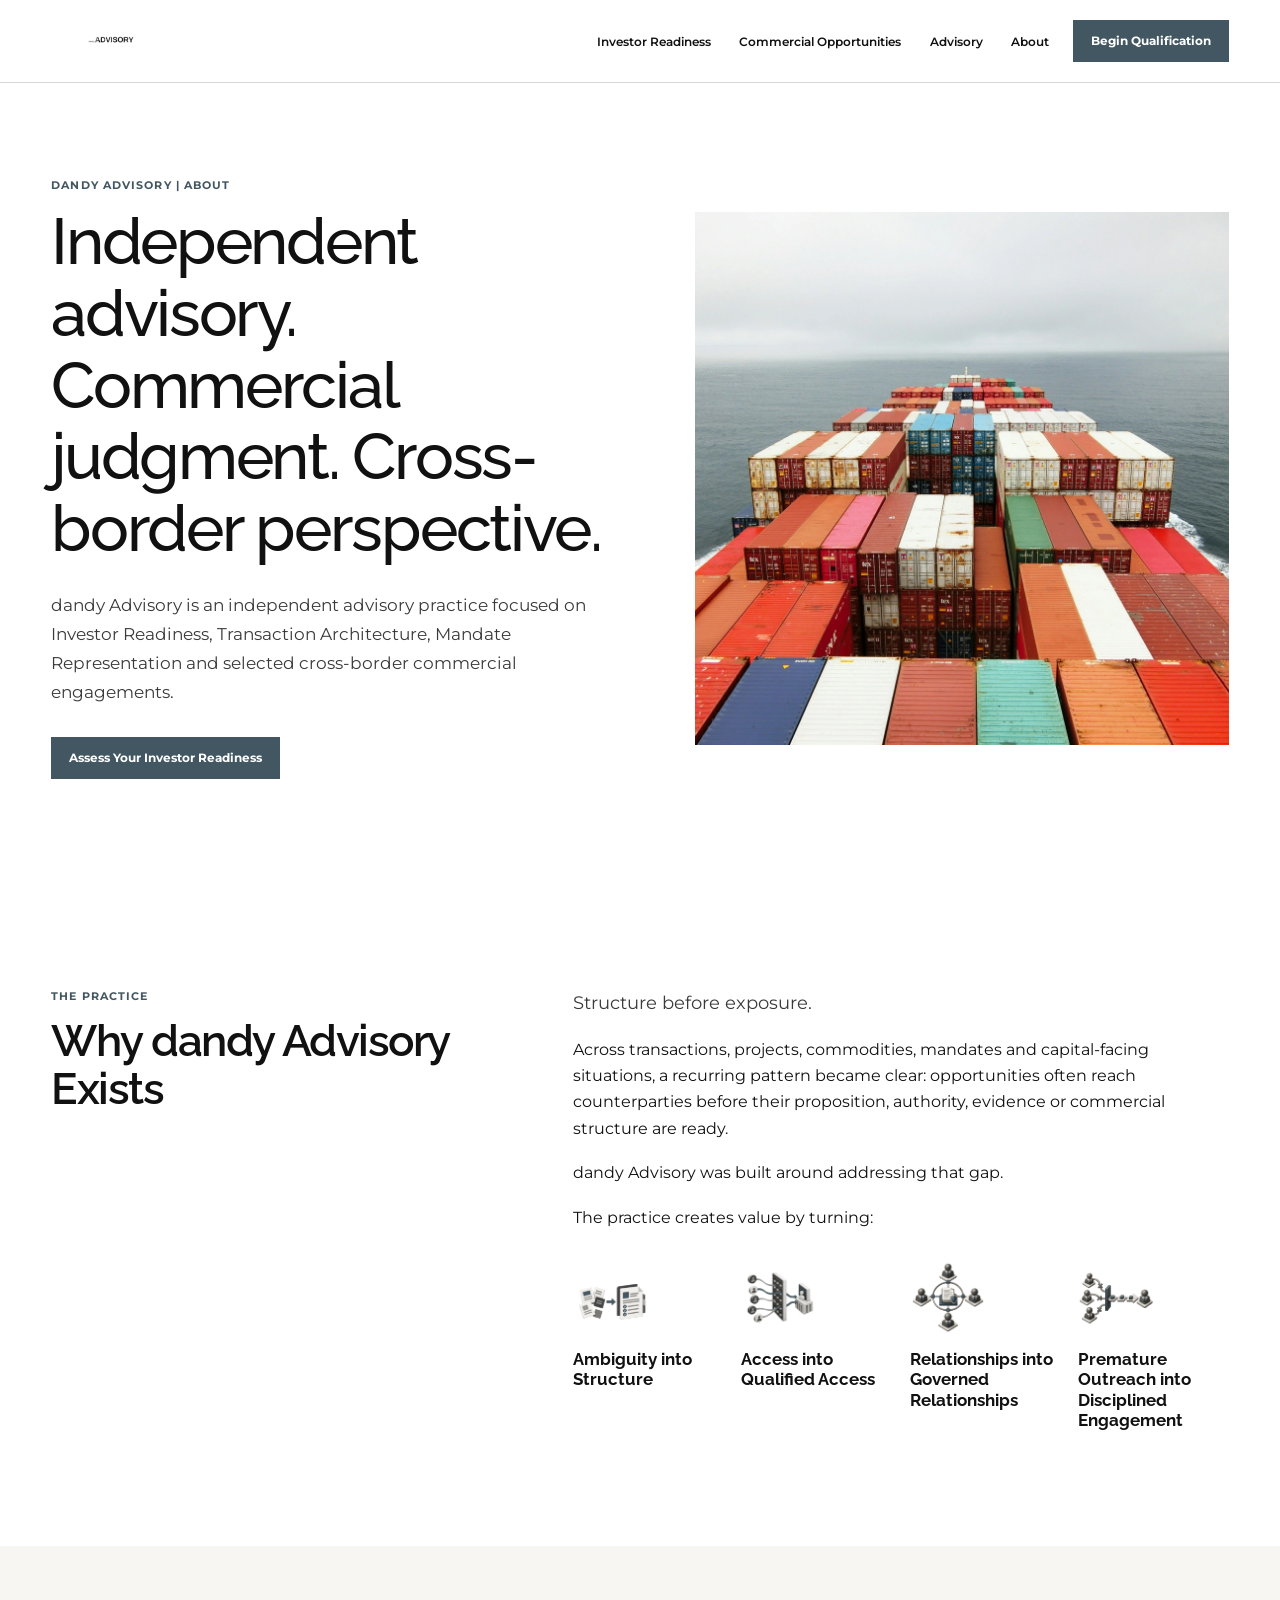
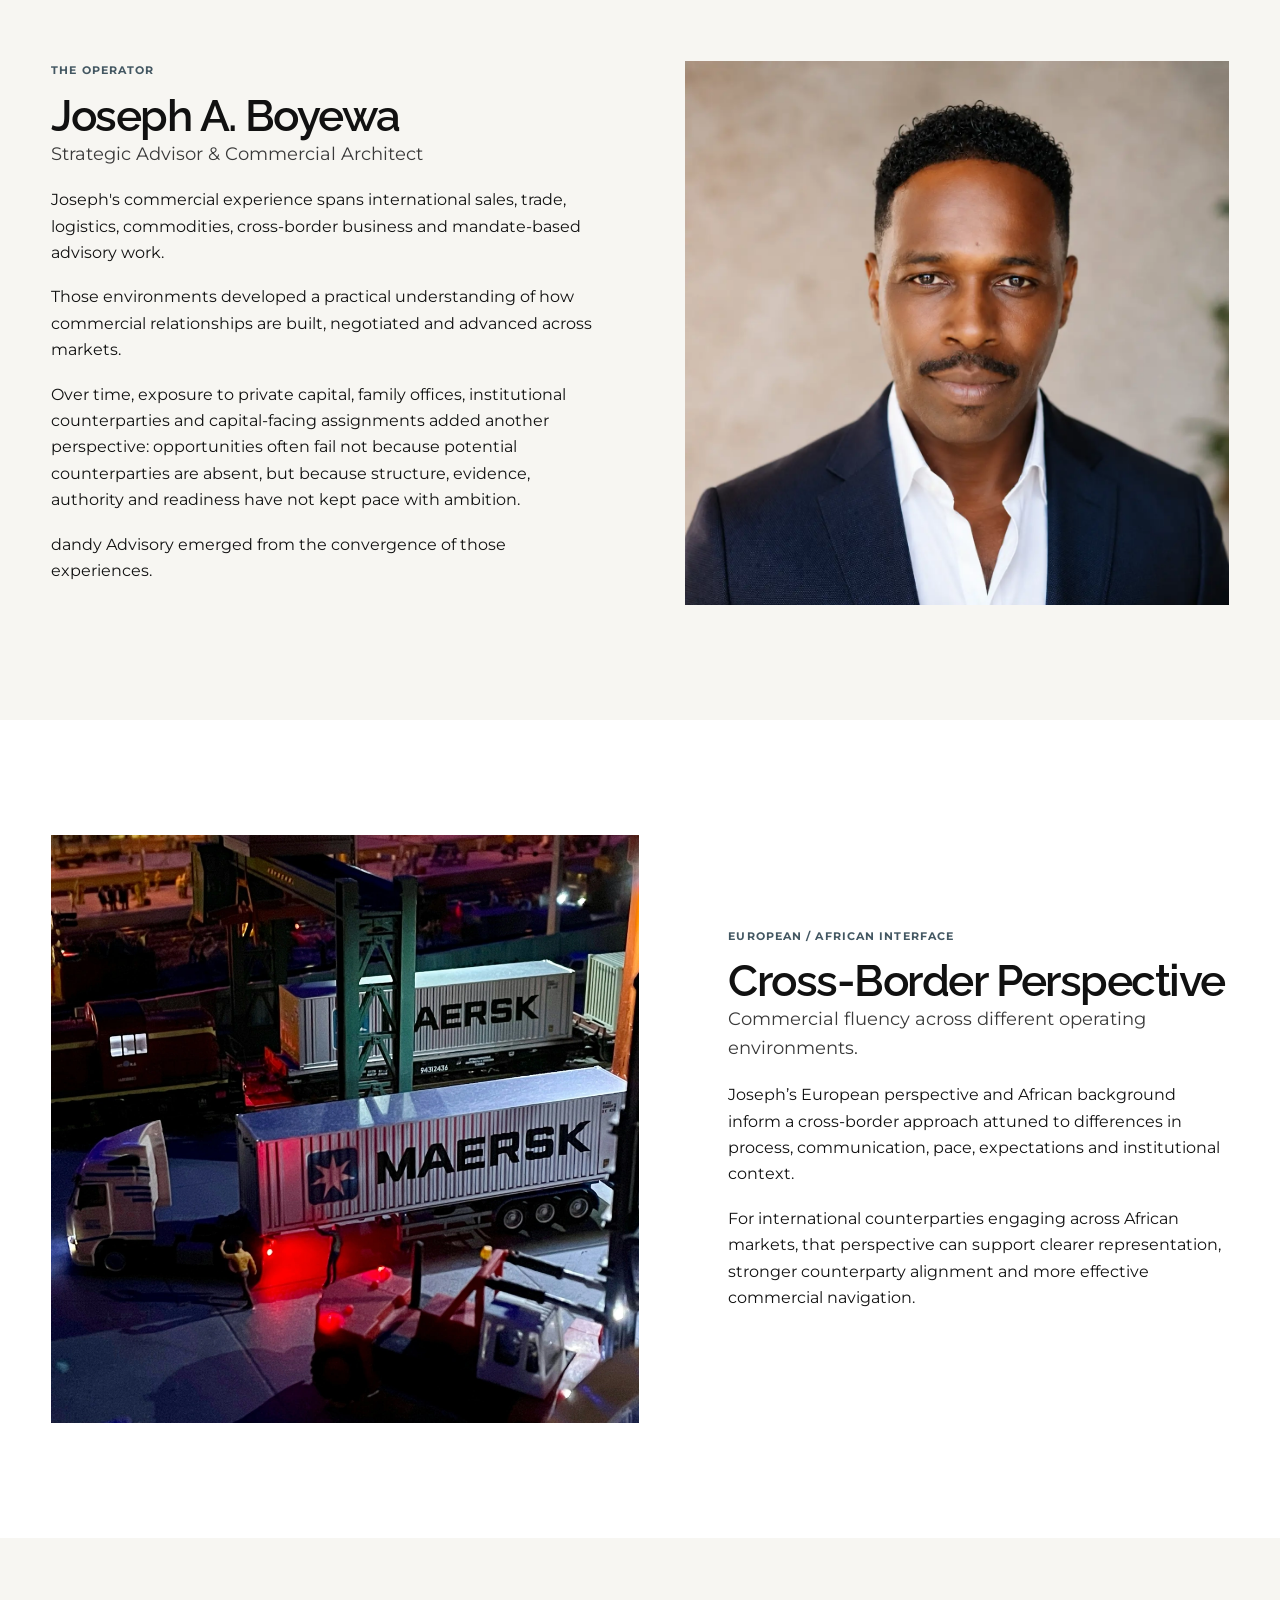
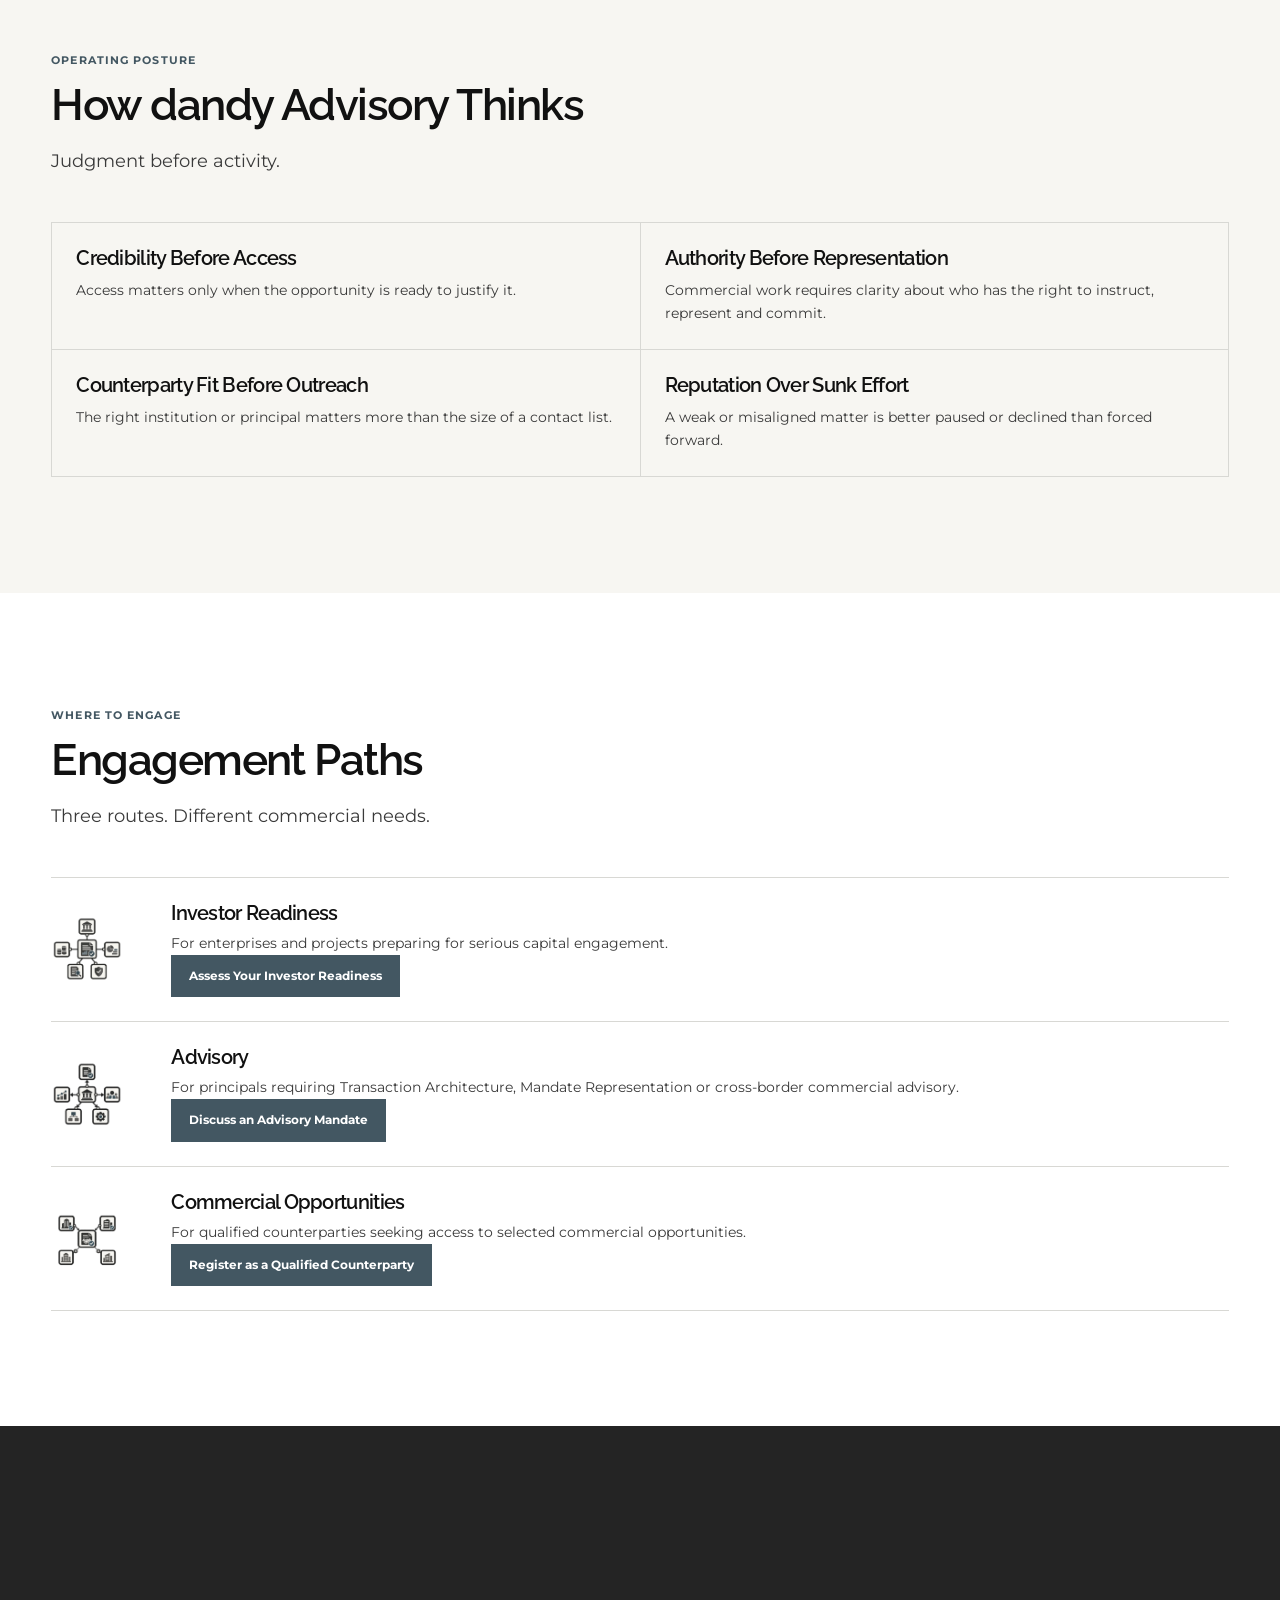
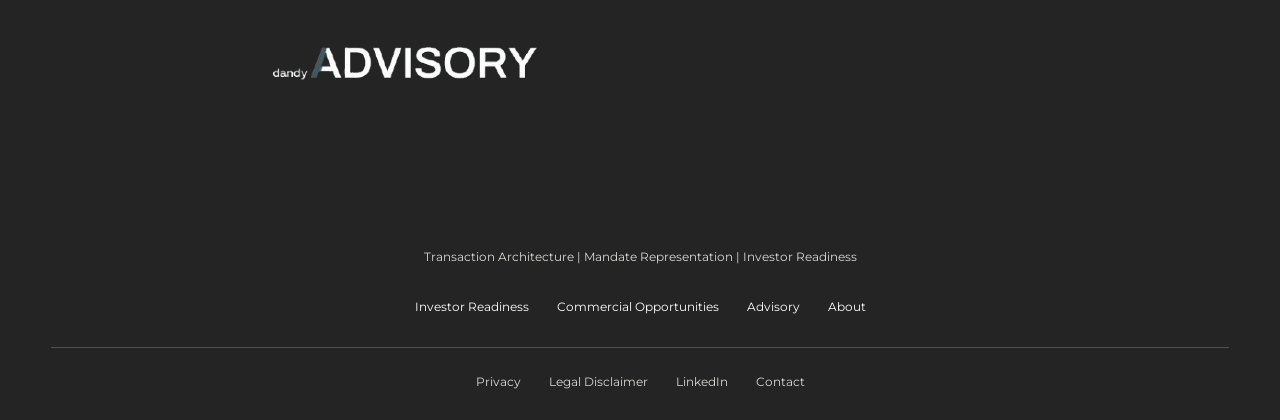
==== commit 3966e385: "Apply final static implementation revision" ====
--- a/about/index.html
+++ b/about/index.html
@@ -1 +1,171 @@
-<!doctype html><html lang="en"><head><meta charset="utf-8"><meta name="viewport" content="width=device-width,initial-scale=1"><title>About | dandy Advisory</title><link rel="icon" href="../assets/favicon.svg" type="image/svg+xml"><link rel="stylesheet" href="../assets/css/site.css"></head><body><a class="skip" href="#main">Skip to content</a><header class="site-header"><div class="container header-inner"><a class="brand" href="../" aria-label="dandy Advisory"><img src="../assets/images/logo/dandy_advisory_logo_v1_light_background-removebg-preview.png" alt="dandy Advisory"></a><button class="nav-toggle" aria-expanded="false">Menu</button><nav class="site-nav"><a href="../">Investor Readiness</a><a href="../commercial-opportunities/">Commercial Opportunities</a><a href="../advisory/">Advisory</a><a href="../about/">About</a></nav><a class="header-cta" href="../investor-readiness/">Begin Qualification</a></div></header><main id="main"><section class="hero"><div class="container hero-grid"><div><p class="eyebrow">dandy Advisory | About</p><h1>Independent advisory. Commercial judgment. Cross-border perspective.</h1><p class="hero-copy">dandy Advisory is an independent advisory practice focused on Investor Readiness, Transaction Architecture, Mandate Representation and selected cross-border commercial engagements.</p></div><img class="hero-image" src="../assets/images/about/Hero%20Image/About.webp" alt=""></div></section><section class="section"><div class="container editorial-grid"><div><p class="eyebrow">The Practice</p><h2>Why dandy Advisory Exists</h2></div><div><p class="lead">Structure before exposure.</p><p>Across transactions, projects, commodities, mandates and capital-facing situations, a recurring pattern became clear: opportunities often reach counterparties before their proposition, authority, evidence or commercial structure are ready.</p><p>dandy Advisory was built around addressing that gap.</p><p>The practice creates value by turning:</p><ul class="check-list"><li>Ambiguity into structure</li><li>Access into qualified access</li><li>Relationships into governed relationships</li><li>Premature outreach into disciplined engagement</li></ul></div></div></section><section class="section paper"><div class="container image-copy"><div><p class="eyebrow">The Operator</p><h2>Joseph A. Boyewa</h2><p class="lead">Strategic Advisor &amp; Commercial Architect</p><p>Joseph's commercial experience spans international sales, trade, logistics, commodities, cross-border business and mandate-based advisory work.</p><p>Those environments developed a practical understanding of how commercial relationships are built, negotiated and advanced across markets.</p><p>Over time, exposure to private capital, family offices, institutional counterparties and capital-facing assignments added another perspective: opportunities often fail not because potential counterparties are absent, but because structure, evidence, authority and readiness have not kept pace with ambition.</p><p>dandy Advisory emerged from the convergence of those experiences.</p></div><img src="../assets/images/about/Joseph%20A.%20Boyewa%20Section%20Image/Joseph%20A%20Boyewa.webp" alt="Joseph A. Boyewa"></div></section><section class="section"><div class="container image-copy wide-img"><img src="../assets/images/about/Cross%20Border%20Perspective%20Image/Cross%20Border%20Perspective.webp" alt=""><div><p class="eyebrow">European / African Interface</p><h2>Cross-Border Perspective</h2><p class="lead">Commercial fluency across different operating environments.</p><p>Joseph’s European perspective and African background inform a cross-border approach attuned to differences in process, communication, pace, expectations and institutional context.</p><p>For international counterparties engaging across African markets, that perspective can support clearer representation, stronger counterparty alignment and more effective commercial navigation.</p></div></div></section><section class="section paper"><div class="container"><div class="section-heading"><p class="eyebrow">Operating Posture</p><h2>How dandy Advisory Thinks</h2><p class="lead">Judgment before activity.</p></div><div class="standards"><div><h3>Credibility Before Access</h3><p>Access matters only when the opportunity is ready to justify it.</p></div><div><h3>Authority Before Representation</h3><p>Commercial work requires clarity about who has the right to instruct, represent and commit.</p></div><div><h3>Counterparty Fit Before Outreach</h3><p>The right institution or principal matters more than the size of a contact list.</p></div><div><h3>Reputation Over Sunk Effort</h3><p>A weak or misaligned matter is better paused or declined than forced forward.</p></div></div></div></section><section class="section"><div class="container"><div class="section-heading"><p class="eyebrow">Where to Engage</p><h2>Engagement Paths</h2><p class="lead">Three routes. Different commercial needs.</p></div><div class="process"><article class="process-item"><img src="../assets/images/about/Engagement%20Paths%20Icons/webp/Investor%20Readiness.webp" alt=""><div><h3>Investor Readiness</h3><p>For enterprises and projects preparing for serious capital engagement.</p><a class="button" href="../investor-readiness/">Assess Your Investor Readiness</a></div></article><article class="process-item"><img src="../assets/images/about/Engagement%20Paths%20Icons/webp/Advisory.webp" alt=""><div><h3>Advisory</h3><p>For principals requiring Transaction Architecture, Mandate Representation or cross-border commercial advisory.</p><a class="button" href="../advisory-enquiry/">Discuss an Advisory Mandate</a></div></article><article class="process-item"><img src="../assets/images/about/Engagement%20Paths%20Icons/webp/Commercial%20Opportunities.webp" alt=""><div><h3>Commercial Opportunities</h3><p>For qualified counterparties seeking access to selected commercial opportunities.</p><a class="button" href="../commercial-enquiry/">Register as a Qualified Counterparty</a></div></article></div></div></section></main><footer class="site-footer"><div class="container"><a class="footer-logo" href="../"><img src="../assets/images/logo/dandy_advisory_logo_v1_dark_background-removebg-preview.png" alt="dandy Advisory"></a><p class="footer-signature">Transaction Architecture | Mandate Representation | Investor Readiness</p><nav class="footer-links"><a href="../">Investor Readiness</a><a href="../commercial-opportunities/">Commercial Opportunities</a><a href="../advisory/">Advisory</a><a href="../about/">About</a></nav><nav class="footer-secondary"><span>Privacy</span><span>Legal / Disclaimer</span><span>LinkedIn</span><span>Contact</span></nav></div></footer><script src="../assets/js/site.js"></script></body></html>+<!doctype html>
+<html lang="en">
+<head>
+<meta charset="utf-8">
+<meta name="viewport" content="width=device-width,initial-scale=1">
+<title>About | dandy Advisory</title>
+<link rel="icon" href="../assets/favicon.svg" type="image/svg+xml">
+<link rel="stylesheet" href="../assets/css/site.css">
+</head>
+<body>
+<a class="skip" href="#main">Skip to content</a>
+<header class="site-header">
+<div class="container header-inner">
+<a class="brand" href="../" aria-label="dandy Advisory">
+<img src="../assets/images/logo/dandy_advisory_logo_v1_light_background-removebg-preview.png" alt="dandy Advisory">
+</a>
+<button class="nav-toggle" aria-expanded="false">Menu</button>
+<nav class="site-nav">
+<a href="../">Investor Readiness</a>
+<a href="../commercial-opportunities/">Commercial Opportunities</a>
+<a href="../advisory/">Advisory</a>
+<a href="../about/">About</a>
+</nav>
+<a class="header-cta" href="../investor-readiness/">Begin Qualification</a>
+</div>
+</header>
+<main id="main">
+<section class="hero">
+<div class="container hero-grid">
+<div>
+<p class="eyebrow">dandy Advisory | About</p>
+<h1>Independent advisory. Commercial judgment. Cross-border perspective.</h1>
+<p class="hero-copy">dandy Advisory is an independent advisory practice focused on Investor Readiness, Transaction Architecture, Mandate Representation and selected cross-border commercial engagements.</p>
+<a class="button" href="../investor-readiness/">Assess Your Investor Readiness</a>
+</div>
+<img class="hero-image" src="../assets/images/about/Hero%20Image/About.webp" alt="">
+</div>
+</section>
+<section class="section">
+<div class="container editorial-grid">
+<div>
+<p class="eyebrow">The Practice</p>
+<h2>Why dandy Advisory Exists</h2>
+</div>
+<div>
+<p class="lead">Structure before exposure.</p>
+<p>Across transactions, projects, commodities, mandates and capital-facing situations, a recurring pattern became clear: opportunities often reach counterparties before their proposition, authority, evidence or commercial structure are ready.</p>
+<p>dandy Advisory was built around addressing that gap.</p>
+<p>The practice creates value by turning:</p>
+<div class="why-icons">
+<div><img src="../assets/images/about/Why%20dandy%20Advisory%20Exists%20Icons/Ambiguity%20into%20Structure.webp" alt=""><strong>Ambiguity into Structure</strong></div>
+<div><img src="../assets/images/about/Why%20dandy%20Advisory%20Exists%20Icons/Access%20into%20Qualified%20Access.webp" alt=""><strong>Access into Qualified Access</strong></div>
+<div><img src="../assets/images/about/Why%20dandy%20Advisory%20Exists%20Icons/Relationships%20into%20Governed%20Relationships.webp" alt=""><strong>Relationships into Governed Relationships</strong></div>
+<div><img src="../assets/images/about/Why%20dandy%20Advisory%20Exists%20Icons/Premature%20Outreach%20into%20Disciplined%20Engagement.webp" alt=""><strong>Premature Outreach into Disciplined Engagement</strong></div>
+</div>
+</div>
+</div>
+</section>
+<section class="section paper">
+<div class="container image-copy">
+<div>
+<p class="eyebrow">The Operator</p>
+<h2>Joseph A. Boyewa</h2>
+<p class="lead">Strategic Advisor &amp; Commercial Architect</p>
+<p>Joseph's commercial experience spans international sales, trade, logistics, commodities, cross-border business and mandate-based advisory work.</p>
+<p>Those environments developed a practical understanding of how commercial relationships are built, negotiated and advanced across markets.</p>
+<p>Over time, exposure to private capital, family offices, institutional counterparties and capital-facing assignments added another perspective: opportunities often fail not because potential counterparties are absent, but because structure, evidence, authority and readiness have not kept pace with ambition.</p>
+<p>dandy Advisory emerged from the convergence of those experiences.</p>
+</div>
+<img src="../assets/images/about/Joseph%20A.%20Boyewa%20Section%20Image/Joseph%20A%20Boyewa.webp" alt="Joseph A. Boyewa">
+</div>
+</section>
+<section class="section">
+<div class="container image-copy wide-img">
+<img src="../assets/images/about/Cross%20Border%20Perspective%20Image/Cross%20Border%20Perspective.webp" alt="">
+<div>
+<p class="eyebrow">European / African Interface</p>
+<h2>Cross-Border Perspective</h2>
+<p class="lead">Commercial fluency across different operating environments.</p>
+<p>Joseph’s European perspective and African background inform a cross-border approach attuned to differences in process, communication, pace, expectations and institutional context.</p>
+<p>For international counterparties engaging across African markets, that perspective can support clearer representation, stronger counterparty alignment and more effective commercial navigation.</p>
+</div>
+</div>
+</section>
+<section class="section paper">
+<div class="container">
+<div class="section-heading">
+<p class="eyebrow">Operating Posture</p>
+<h2>How dandy Advisory Thinks</h2>
+<p class="lead">Judgment before activity.</p>
+</div>
+<div class="principle-matrix">
+<div>
+<h3>Credibility Before Access</h3>
+<p>Access matters only when the opportunity is ready to justify it.</p>
+</div>
+<div>
+<h3>Authority Before Representation</h3>
+<p>Commercial work requires clarity about who has the right to instruct, represent and commit.</p>
+</div>
+<div>
+<h3>Counterparty Fit Before Outreach</h3>
+<p>The right institution or principal matters more than the size of a contact list.</p>
+</div>
+<div>
+<h3>Reputation Over Sunk Effort</h3>
+<p>A weak or misaligned matter is better paused or declined than forced forward.</p>
+</div>
+</div>
+</div>
+</section>
+<section class="section">
+<div class="container">
+<div class="section-heading">
+<p class="eyebrow">Where to Engage</p>
+<h2>Engagement Paths</h2>
+<p class="lead">Three routes. Different commercial needs.</p>
+</div>
+<div class="process">
+<article class="process-item">
+<img src="../assets/images/about/Engagement%20Paths%20Icons/webp/Investor%20Readiness.webp" alt="">
+<div>
+<h3>Investor Readiness</h3>
+<p>For enterprises and projects preparing for serious capital engagement.</p>
+<a class="button" href="../investor-readiness/">Assess Your Investor Readiness</a>
+</div>
+</article>
+<article class="process-item">
+<img src="../assets/images/about/Engagement%20Paths%20Icons/webp/Advisory.webp" alt="">
+<div>
+<h3>Advisory</h3>
+<p>For principals requiring Transaction Architecture, Mandate Representation or cross-border commercial advisory.</p>
+<a class="button" href="../advisory-enquiry/">Discuss an Advisory Mandate</a>
+</div>
+</article>
+<article class="process-item">
+<img src="../assets/images/about/Engagement%20Paths%20Icons/webp/Commercial%20Opportunities.webp" alt="">
+<div>
+<h3>Commercial Opportunities</h3>
+<p>For qualified counterparties seeking access to selected commercial opportunities.</p>
+<a class="button" href="../commercial-enquiry/">Register as a Qualified Counterparty</a>
+</div>
+</article>
+</div>
+</div>
+</section>
+</main>
+<footer class="site-footer">
+<div class="container">
+<a class="footer-logo" href="../">
+<img src="../assets/images/logo/dandy_advisory_logo_v1_dark_background-removebg-preview.png" alt="dandy Advisory">
+</a>
+<p class="footer-signature">Transaction Architecture | Mandate Representation | Investor Readiness</p>
+<nav class="footer-links">
+<a href="../">Investor Readiness</a>
+<a href="../commercial-opportunities/">Commercial Opportunities</a>
+<a href="../advisory/">Advisory</a>
+<a href="../about/">About</a>
+</nav>
+<nav class="footer-secondary">
+<a href="../privacy/">Privacy</a>
+<a href="../legal-disclaimer/">Legal Disclaimer</a>
+<a href="https://www.linkedin.com/" target="_blank" rel="noopener">LinkedIn</a>
+<a href="../advisory-enquiry/">Contact</a>
+</nav>
+</div>
+</footer>
+<script src="../assets/js/site.js">
+</script>
+</body>
+</html>
--- a/assets/css/site.css
+++ b/assets/css/site.css
@@ -1,4 +1,147 @@
 @import url('https://fonts.googleapis.com/css2?family=Montserrat:wght@400;500;600;700&family=Raleway:wght@500;600;700&display=swap');
-:root{--ink:#111;--carbon:#3a3a3a;--muted:#6e6e6a;--slate:#435762;--border:#d8d8d4;--paper:#f7f6f2;--graphite:#242424;--max:1180px;--gutter:clamp(20px,4vw,56px);--space:clamp(68px,9vw,128px)}*{box-sizing:border-box}html{scroll-behavior:smooth}body{margin:0;color:var(--ink);font:16px/1.65 Montserrat,Arial,sans-serif;background:#fff}img{display:block;max-width:100%;height:auto}a{color:inherit;text-decoration:none}.container{width:min(calc(100% - var(--gutter)*2),var(--max));margin:auto}.skip{position:absolute;z-index:20;left:-999px}.skip:focus{top:12px;left:12px;padding:10px;background:#fff;border:1px solid var(--ink)}.site-header{position:sticky;top:0;z-index:10;background:rgba(255,255,255,.97);border-bottom:1px solid var(--border)}.header-inner{min-height:82px;display:flex;align-items:center;gap:24px}.brand{width:120px;flex:none}.brand img{width:100%}.site-nav{margin-left:auto;display:flex;align-items:center;gap:clamp(16px,2.2vw,32px);font-size:12px;font-weight:600}.site-nav a{padding:29px 0 25px;border-bottom:2px solid transparent}.site-nav a:hover,.site-nav a[aria-current=page]{color:var(--slate);border-color:var(--slate)}.header-cta,.button{display:inline-flex;justify-content:center;align-items:center;border:1px solid var(--slate);background:var(--slate);color:#fff;padding:13px 17px;font-size:12px;line-height:1.2;font-weight:700;transition:.2s}.header-cta:hover,.button:hover{background:var(--ink);border-color:var(--ink)}.nav-toggle{display:none;background:none;border:0;font:600 13px Montserrat;padding:10px 0}.eyebrow{margin:0 0 14px;color:var(--slate);font-size:11px;font-weight:700;line-height:1.3;letter-spacing:.1em;text-transform:uppercase}h1,h2,h3{font-family:Raleway,Arial,sans-serif;font-weight:600;line-height:1.1;letter-spacing:-.035em}h1{margin:0;font-size:clamp(40px,5.1vw,68px)}h2{margin:0;font-size:clamp(31px,3.4vw,48px)}h3{margin:0;font-size:clamp(19px,1.8vw,25px)}p{margin:0 0 18px}.lead{font-size:18px;line-height:1.65;color:var(--carbon)}.muted{color:var(--muted)}.section{padding:var(--space) 0}.paper{background:var(--paper)}.graphite{background:var(--graphite);color:#fff}.graphite .eyebrow{color:#d8d8d4}.hero{padding:clamp(54px,7.4vw,110px) 0}.hero-grid{display:grid;grid-template-columns:minmax(0,1fr) minmax(340px,.94fr);align-items:center;gap:clamp(38px,6vw,86px)}.hero-copy{margin-top:26px;font-size:17px;line-height:1.7;color:var(--carbon);max-width:700px}.hero-note{font-size:13px;color:var(--muted);max-width:650px}.hero .button{margin-top:12px}.hero-image{aspect-ratio:1/.9;object-fit:cover;width:100%}.section-heading{max-width:760px;margin-bottom:45px}.section-heading .lead{margin-top:18px}.editorial-grid{display:grid;grid-template-columns:.78fr 1.22fr;gap:clamp(34px,8vw,118px);align-items:start}.operator{display:grid;grid-template-columns:minmax(220px,.65fr) 1.35fr;gap:clamp(28px,5vw,70px);align-items:center;max-width:970px;margin:auto}.operator img{width:100%;aspect-ratio:1;object-fit:cover}.operator blockquote{margin:0 0 22px;font-family:Raleway,Arial,sans-serif;font-size:clamp(24px,3vw,38px);line-height:1.22;letter-spacing:-.03em}.operator-role{font-size:12px;font-weight:700;color:var(--carbon)}.icon-grid{display:grid;grid-template-columns:repeat(3,1fr);gap:16px}.icon-card{background:#fff;padding:25px;min-height:260px}.icon-card img{width:76px;height:76px;object-fit:contain;margin-bottom:24px}.icon-card h3{font-size:19px}.icon-card p{margin-top:13px;margin-bottom:0;font-size:13px;color:var(--carbon);line-height:1.6}.feature-split{display:grid;grid-template-columns:1fr 1fr;gap:clamp(38px,8vw,118px);align-items:center}.feature-split img{width:100%;aspect-ratio:1;object-fit:cover}.check-list,.plain-list{list-style:none;padding:0;margin:22px 0 0}.check-list li,.plain-list li{position:relative;margin:0;padding:11px 0 11px 22px;border-top:1px solid var(--border);color:var(--carbon)}.check-list li:before{content:'•';position:absolute;left:0;color:var(--slate);font-weight:bold}.process{border-top:1px solid var(--border)}.process-item{display:grid;grid-template-columns:92px 1fr;gap:28px;padding:24px 0;border-bottom:1px solid var(--border);align-items:center}.process-item img{width:72px;height:72px;object-fit:contain}.process-item h3{font-size:20px}.process-item p{margin:8px 0 0;color:var(--carbon);font-size:14px}.process-item ul{margin:10px 0 0;padding-left:18px;font-size:13px;color:var(--carbon)}.process-num{font-size:12px;color:var(--slate);font-weight:700;letter-spacing:.1em}.output-grid{display:grid;grid-template-columns:repeat(2,1fr);gap:0 48px}.output-grid .plain-list{margin:0}.output-grid .plain-list li{font-size:14px}.transition{display:grid;grid-template-columns:1fr 1.35fr;gap:42px;align-items:center}.transition img{width:100%;max-width:360px;aspect-ratio:1;object-fit:cover;margin-top:26px}.transition p{color:#d8d8d4}.transition .button{background:#fff;color:var(--ink);border-color:#fff}.image-copy{display:grid;grid-template-columns:1fr 1fr;gap:clamp(35px,7vw,104px);align-items:center}.image-copy img{width:100%;aspect-ratio:1;object-fit:cover}.image-copy.wide-img{grid-template-columns:1.08fr .92fr}.image-copy .copy{max-width:520px}.standards{display:grid;grid-template-columns:repeat(3,1fr);gap:30px}.standards h3{font-size:20px}.standards p{margin-top:10px;color:var(--carbon);font-size:14px}.not-for{display:grid;grid-template-columns:.62fr 1.38fr;gap:60px}.not-for .plain-list{display:grid;grid-template-columns:repeat(2,1fr);column-gap:40px;margin:0}.not-for .plain-list li{font-size:14px}.final-cta{display:grid;grid-template-columns:1fr 1fr;gap:70px;align-items:center}.final-cta .lead{font-size:16px}.site-footer{padding:68px 0 28px;background:var(--graphite);color:#fff}.footer-logo{width:140px;margin-bottom:28px}.footer-signature{font-size:12px;color:#d8d8d4}.footer-links,.footer-secondary{display:flex;flex-wrap:wrap;gap:12px 28px;margin-top:30px;font-size:12px}.footer-secondary{padding-top:24px;border-top:1px solid #505050;color:#d8d8d4}.footer-links a:hover,.footer-secondary a:hover{text-decoration:underline}.footer-bottom{margin-top:36px;color:#aaa;font-size:11px}.form-page{min-height:100vh;display:flex;flex-direction:column}.form-page main{flex:1}.conversion-header{position:static}.form-shell{max-width:790px;margin:auto}.form-shell .intro{max-width:650px;margin-bottom:34px}.form-frame{padding:clamp(20px,4vw,42px);border:1px solid var(--border);background:#fff}.form-frame .hs-form-frame{min-height:360px}.back-link{display:inline-block;margin-top:26px;color:var(--slate);font-size:13px;font-weight:700}.legal-page{min-height:55vh}.legal-page h1{font-size:clamp(38px,4vw,58px)}
-@media(max-width:850px){.header-inner{min-height:68px;flex-wrap:wrap}.brand{width:105px}.nav-toggle{display:block;margin-left:auto}.site-nav{display:none;order:3;width:100%;margin:0;padding:10px 0 18px;flex-direction:column;align-items:flex-start;gap:0}.site-nav.open{display:flex}.site-nav a{width:100%;padding:10px 0;border:0}.header-cta{display:none}.hero-grid,.editorial-grid,.feature-split,.transition,.image-copy,.image-copy.wide-img,.final-cta,.not-for{grid-template-columns:1fr;gap:34px}.hero-image{aspect-ratio:5/4}.operator{grid-template-columns:150px 1fr;gap:25px}.icon-grid{grid-template-columns:repeat(2,1fr)}.icon-card{min-height:0}.standards{grid-template-columns:1fr;gap:22px}.not-for .plain-list{grid-template-columns:1fr}.section-heading{margin-bottom:30px}}
-@media(max-width:520px){body{font-size:15px}.hero{padding-top:44px}.operator{grid-template-columns:1fr}.operator img{max-width:180px}.icon-grid,.output-grid{grid-template-columns:1fr}.icon-card{padding:20px}.process-item{grid-template-columns:68px 1fr;gap:17px}.process-item img{width:58px;height:58px}.footer-links,.footer-secondary{gap:10px 18px}}
+:root{--ink:#111;--carbon:#3a3a3a;--muted:#6e6e6a;--slate:#435762;--border:#d8d8d4;--paper:#f7f6f2;--graphite:#242424;--max:1180px;--gutter:clamp(20px,4vw,56px);--space:clamp(68px,9vw,128px)}
+*{box-sizing:border-box}
+html{scroll-behavior:smooth}
+body{margin:0;color:var(--ink);font:16px/1.65 Montserrat,Arial,sans-serif;background:#fff}
+img{display:block;max-width:100%;height:auto}
+a{color:inherit;text-decoration:none}
+.container{width:min(calc(100% - var(--gutter)*2),var(--max));margin:auto}
+.skip{position:absolute;z-index:20;left:-999px}
+.skip:focus{top:12px;left:12px;padding:10px;background:#fff;border:1px solid var(--ink)}
+.site-header{position:sticky;top:0;z-index:10;background:rgba(255,255,255,.97);border-bottom:1px solid var(--border)}
+.header-inner{min-height:82px;display:flex;align-items:center;gap:24px}
+.brand{width:120px;flex:none}
+.brand img{width:100%}
+.site-nav{margin-left:auto;display:flex;align-items:center;gap:clamp(16px,2.2vw,32px);font-size:12px;font-weight:600}
+.site-nav a{padding:29px 0 25px;border-bottom:2px solid transparent}
+.site-nav a:hover,.site-nav a[aria-current=page]{color:var(--slate);border-color:var(--slate)}
+.header-cta,.button{display:inline-flex;justify-content:center;align-items:center;border:1px solid var(--slate);background:var(--slate);color:#fff;padding:13px 17px;font-size:12px;line-height:1.2;font-weight:700;transition:.2s}
+.header-cta:hover,.button:hover{background:var(--ink);border-color:var(--ink)}
+.nav-toggle{display:none;background:none;border:0;font:600 13px Montserrat;padding:10px 0}
+.eyebrow{margin:0 0 14px;color:var(--slate);font-size:11px;font-weight:700;line-height:1.3;letter-spacing:.1em;text-transform:uppercase}
+h1,h2,h3{font-family:Raleway,Arial,sans-serif;font-weight:600;line-height:1.1;letter-spacing:-.035em}
+h1{margin:0;font-size:clamp(40px,5.1vw,68px)}
+h2{margin:0;font-size:clamp(31px,3.4vw,48px)}
+h3{margin:0;font-size:clamp(19px,1.8vw,25px)}
+p{margin:0 0 18px}
+.lead{font-size:18px;line-height:1.65;color:var(--carbon)}
+.muted{color:var(--muted)}
+.section{padding:var(--space) 0}
+.paper{background:var(--paper)}
+.graphite{background:var(--graphite);color:#fff}
+.graphite .eyebrow{color:#d8d8d4}
+.hero{padding:clamp(54px,7.4vw,110px) 0}
+.hero-grid{display:grid;grid-template-columns:minmax(0,1fr) minmax(340px,.94fr);align-items:center;gap:clamp(38px,6vw,86px)}
+.hero-copy{margin-top:26px;font-size:17px;line-height:1.7;color:var(--carbon);max-width:700px}
+.hero-note{font-size:13px;color:var(--muted);max-width:650px}
+.hero .button{margin-top:12px}
+.hero-image{aspect-ratio:1/.9;object-fit:cover;width:100%}
+.section-heading{max-width:760px;margin-bottom:45px}
+.section-heading .lead{margin-top:18px}
+.editorial-grid{display:grid;grid-template-columns:.78fr 1.22fr;gap:clamp(34px,8vw,118px);align-items:start}
+.operator{display:grid;grid-template-columns:minmax(220px,.65fr) 1.35fr;gap:clamp(28px,5vw,70px);align-items:center;max-width:970px;margin:auto}
+.operator img{width:100%;aspect-ratio:1;object-fit:cover}
+.operator blockquote{margin:0 0 22px;font-family:Raleway,Arial,sans-serif;font-size:clamp(24px,3vw,38px);line-height:1.22;letter-spacing:-.03em}
+.operator-role{font-size:12px;font-weight:700;color:var(--carbon)}
+.icon-grid{display:grid;grid-template-columns:repeat(3,1fr);gap:16px}
+.icon-card{background:#fff;padding:25px;min-height:260px}
+.icon-card img{width:76px;height:76px;object-fit:contain;margin-bottom:24px}
+.icon-card h3{font-size:19px}
+.icon-card p{margin-top:13px;margin-bottom:0;font-size:13px;color:var(--carbon);line-height:1.6}
+.feature-split{display:grid;grid-template-columns:1fr 1fr;gap:clamp(38px,8vw,118px);align-items:center}
+.feature-split img{width:100%;aspect-ratio:1;object-fit:cover}
+.check-list,.plain-list{list-style:none;padding:0;margin:22px 0 0}
+.check-list li,.plain-list li{position:relative;margin:0;padding:11px 0 11px 22px;border-top:1px solid var(--border);color:var(--carbon)}
+.check-list li:before{content:'•';position:absolute;left:0;color:var(--slate);font-weight:bold}
+.process{border-top:1px solid var(--border)}
+.process-item{display:grid;grid-template-columns:92px 1fr;gap:28px;padding:24px 0;border-bottom:1px solid var(--border);align-items:center}
+.process-item img{width:72px;height:72px;object-fit:contain}
+.process-item h3{font-size:20px}
+.process-item p{margin:8px 0 0;color:var(--carbon);font-size:14px}
+.process-item ul{margin:10px 0 0;padding-left:18px;font-size:13px;color:var(--carbon)}
+.process-num{font-size:12px;color:var(--slate);font-weight:700;letter-spacing:.1em}
+.output-grid{display:grid;grid-template-columns:repeat(2,1fr);gap:0 48px}
+.output-grid .plain-list{margin:0}
+.output-grid .plain-list li{font-size:14px}
+.transition{display:grid;grid-template-columns:1fr 1.35fr;gap:42px;align-items:center}
+.transition img{width:100%;max-width:360px;aspect-ratio:1;object-fit:cover;margin-top:26px}
+.transition p{color:#d8d8d4}
+.transition .button{background:#fff;color:var(--ink);border-color:#fff}
+.image-copy{display:grid;grid-template-columns:1fr 1fr;gap:clamp(35px,7vw,104px);align-items:center}
+.image-copy img{width:100%;aspect-ratio:1;object-fit:cover}
+.image-copy.wide-img{grid-template-columns:1.08fr .92fr}
+.image-copy .copy{max-width:520px}
+.standards{display:grid;grid-template-columns:repeat(3,1fr);gap:30px}
+.standards h3{font-size:20px}
+.standards p{margin-top:10px;color:var(--carbon);font-size:14px}
+.not-for{display:grid;grid-template-columns:.62fr 1.38fr;gap:60px}
+.not-for .plain-list{display:grid;grid-template-columns:repeat(2,1fr);column-gap:40px;margin:0}
+.not-for .plain-list li{font-size:14px}
+.final-cta{display:grid;grid-template-columns:1fr 1fr;gap:70px;align-items:center}
+.final-cta .lead{font-size:16px}
+.site-footer{padding:68px 0 28px;background:var(--graphite);color:#fff}
+.footer-logo{width:140px;margin-bottom:28px}
+.footer-signature{font-size:12px;color:#d8d8d4}
+.footer-links,.footer-secondary{display:flex;flex-wrap:wrap;gap:12px 28px;margin-top:30px;font-size:12px}
+.footer-secondary{padding-top:24px;border-top:1px solid #505050;color:#d8d8d4}
+.footer-links a:hover,.footer-secondary a:hover{text-decoration:underline}
+.footer-bottom{margin-top:36px;color:#aaa;font-size:11px}
+.form-page{min-height:100vh;display:flex;flex-direction:column}
+.form-page main{flex:1}
+.conversion-header{position:static}
+.form-shell{max-width:790px;margin:auto}
+.form-shell .intro{max-width:650px;margin-bottom:34px}
+.form-frame{padding:clamp(20px,4vw,42px);border:1px solid var(--border);background:#fff}
+.form-frame .hs-form-frame{min-height:360px}
+.back-link{display:inline-block;margin-top:26px;color:var(--slate);font-size:13px;font-weight:700}
+.legal-page{min-height:55vh}
+.legal-page h1{font-size:clamp(38px,4vw,58px)}
+
+@media(max-width:850px){.header-inner{min-height:68px;flex-wrap:wrap}
+.brand{width:105px}
+.nav-toggle{display:block;margin-left:auto}
+.site-nav{display:none;order:3;width:100%;margin:0;padding:10px 0 18px;flex-direction:column;align-items:flex-start;gap:0}
+.site-nav.open{display:flex}
+.site-nav a{width:100%;padding:10px 0;border:0}
+.header-cta{display:none}
+.hero-grid,.editorial-grid,.feature-split,.transition,.image-copy,.image-copy.wide-img,.final-cta,.not-for{grid-template-columns:1fr;gap:34px}
+.hero-image{aspect-ratio:5/4}
+.operator{grid-template-columns:150px 1fr;gap:25px}
+.icon-grid{grid-template-columns:repeat(2,1fr)}
+.icon-card{min-height:0}
+.standards{grid-template-columns:1fr;gap:22px}
+.not-for .plain-list{grid-template-columns:1fr}
+.section-heading{margin-bottom:30px}
+}
+
+@media(max-width:520px){body{font-size:15px}
+.hero{padding-top:44px}
+.operator{grid-template-columns:1fr}
+.operator img{max-width:180px}
+.icon-grid,.output-grid{grid-template-columns:1fr}
+.icon-card{padding:20px}
+.process-item{grid-template-columns:68px 1fr;gap:17px}
+.process-item img{width:58px;height:58px}
+.footer-links,.footer-secondary{gap:10px 18px}
+}
+
+/* Final static implementation revision */
+.hero h1{font-weight:500}.hero-grid{min-height:510px;align-items:center}.hero-image{aspect-ratio:1/1;max-height:540px}.hero .hero-copy{max-width:560px}
+.supporting-copy{margin-top:22px!important;font-size:13px!important;font-style:italic;color:var(--muted)!important}.supporting-copy::before{content:'* '}
+.principle-matrix{display:grid;grid-template-columns:repeat(2,1fr);gap:0;margin-top:28px;border-top:1px solid var(--border);border-left:1px solid var(--border)}.principle-matrix>div{padding:24px;border-right:1px solid var(--border);border-bottom:1px solid var(--border)}.principle-matrix h3{font-size:20px}.principle-matrix p{margin:10px 0 0;font-size:14px;color:var(--carbon)}
+.output-list{border-top:1px solid var(--border)}.output-list>div{position:relative;padding:18px 0 18px 22px;border-bottom:1px solid var(--border)}.output-list>div::before{content:'•';position:absolute;left:0;color:var(--slate)}.output-list p{margin:5px 0 0;font-size:14px;color:var(--carbon)}
+.center-icon-heading .icon-card{text-align:center}.center-icon-heading .icon-card img{margin-left:auto;margin-right:auto}.center-icon-heading .icon-card h3{font-weight:700}
+.transition{grid-template-columns:1fr 1fr;align-items:end}.transition>div{display:flex;min-height:420px;flex-direction:column}.transition img{margin-top:auto}.transition .transition-copy{justify-content:flex-end}.transition .lead{font-weight:400;color:#fff}.transition .button{align-self:flex-start;margin-top:8px}
+.scope-rows{display:grid;grid-template-columns:1fr;gap:0}.scope-rows .icon-card{display:grid;grid-template-columns:86px minmax(190px,.58fr) 1.42fr;align-items:center;gap:24px;min-height:0;padding:26px 0;background:transparent;border-top:1px solid var(--border)}.scope-rows .icon-card:last-child{border-bottom:1px solid var(--border)}.scope-rows .icon-card img{margin:0}.scope-rows .icon-card p{margin:0}
+.qualification-stack{display:grid;grid-template-columns:1fr;gap:0;margin-top:22px;border-top:1px solid var(--border)}.qualification-stack>div{padding:15px 0;border-bottom:1px solid var(--border)}.qualification-stack h3{font-size:19px}.qualification-stack p{margin:8px 0 0}
+.process-cards{display:grid;grid-template-columns:repeat(4,1fr);gap:16px;border:0}.process-cards .process-item{display:block;padding:24px;border:1px solid var(--border);text-align:center}.process-cards .process-item img{margin:0 auto 18px}.process-cards .process-item div{display:flex;flex-direction:column;align-items:center}.process-cards .process-num{margin:0}.process-cards .process-item p:not(.process-num){margin-top:12px}
+.commercial-standards .image-copy{align-items:start}.commercial-standards .image-copy>div{padding-top:4px}.commercial-standards .image-copy h2{margin-bottom:38px}.commercial-standards .image-copy p{margin-bottom:26px}
+.engagement-standards .image-copy{align-items:start}.engagement-standards .image-copy>div{padding-top:4px}.engagement-standards .image-copy h2{margin-bottom:38px}.engagement-standards .image-copy p{margin-bottom:26px}
+.not-for .not-for-intro p:last-child{margin:28px 0 0;font-weight:600;color:var(--carbon)}.not-for .plain-list li::before{content:'•';position:absolute;left:0;color:var(--slate)}
+.commercial-transition{background:var(--slate);color:#fff}.commercial-transition .transition img{max-width:100%;margin-top:0}.commercial-transition .transition>div{min-height:300px;justify-content:center}.commercial-transition .transition p{color:#fff}.commercial-transition h2{max-width:680px}
+.commercial-final-cta{align-items:start}.commercial-final-cta .submission-guidance{padding-top:3px}.commercial-final-cta .submission-guidance p{font-size:14px}.commercial-final-cta .supporting-copy{margin-top:0!important;margin-bottom:22px!important}
+.why-icons{display:grid;grid-template-columns:repeat(4,1fr);gap:18px;margin-top:28px}.why-icons img{width:76px;height:76px;object-fit:contain;margin-bottom:14px}.why-icons strong{display:block;font-family:Raleway,Arial,sans-serif;font-size:17px;line-height:1.2}
+.site-footer{text-align:center}.footer-logo{width:70px;margin:0 auto 22px}.footer-links,.footer-secondary{justify-content:center}.footer-secondary{display:flex}
+.form-shell .intro{display:grid;grid-template-columns:minmax(140px,.4fr) 1fr;gap:26px;align-items:start;max-width:none}.form-shell .intro .eyebrow{margin:8px 0 0}.form-shell .intro h1,.form-shell .intro .lead{grid-column:2}.form-shell .intro h1{margin-top:-6px}
+@media(max-width:850px){.hero-grid{min-height:0}.principle-matrix{grid-template-columns:1fr}.scope-rows .icon-card{grid-template-columns:72px 1fr}.scope-rows .icon-card p{grid-column:2}.process-cards{grid-template-columns:repeat(2,1fr)}.why-icons{grid-template-columns:repeat(2,1fr)}.form-shell .intro{grid-template-columns:1fr;gap:0}.form-shell .intro h1,.form-shell .intro .lead{grid-column:auto}.form-shell .intro .eyebrow{margin:0 0 14px}}
+@media(max-width:520px){.scope-rows .icon-card,.process-cards,.why-icons{grid-template-columns:1fr}.scope-rows .icon-card p{grid-column:auto}.scope-rows .icon-card img{margin:0}.process-cards .process-item{min-height:0}}
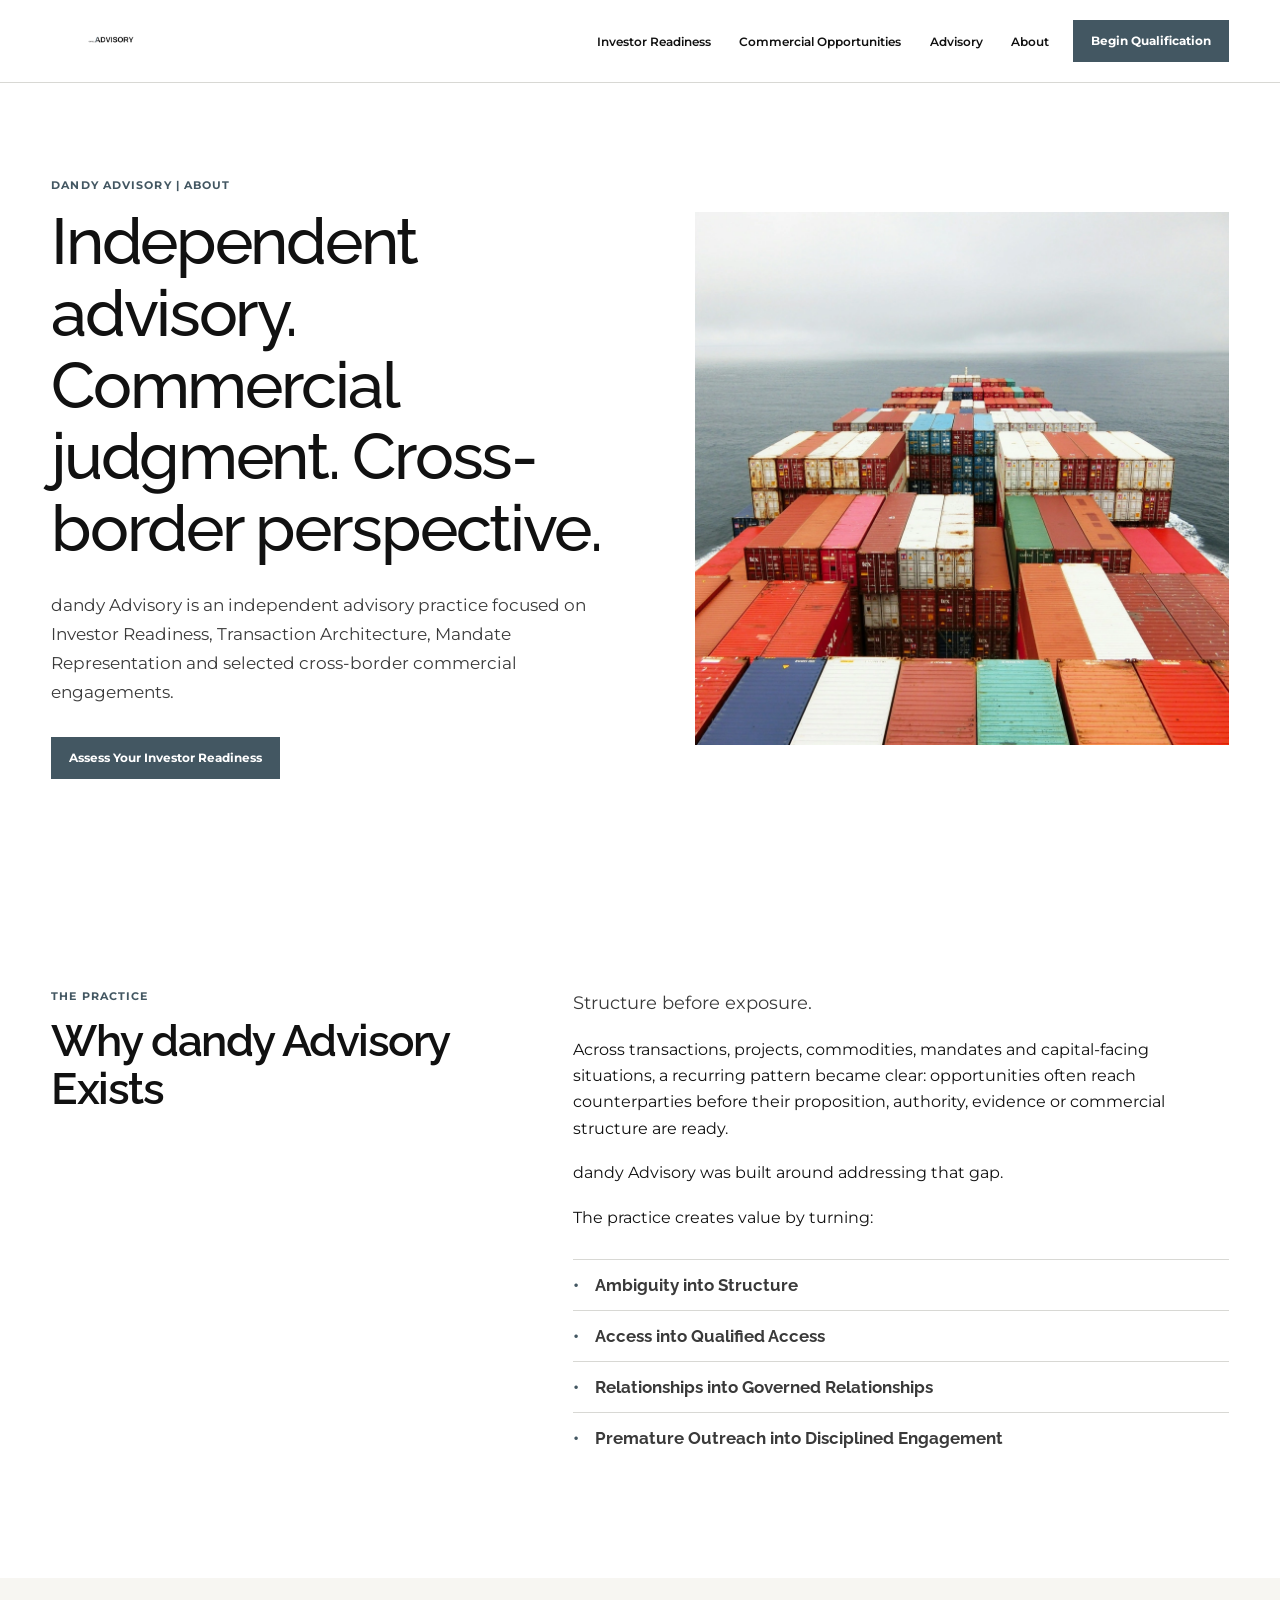
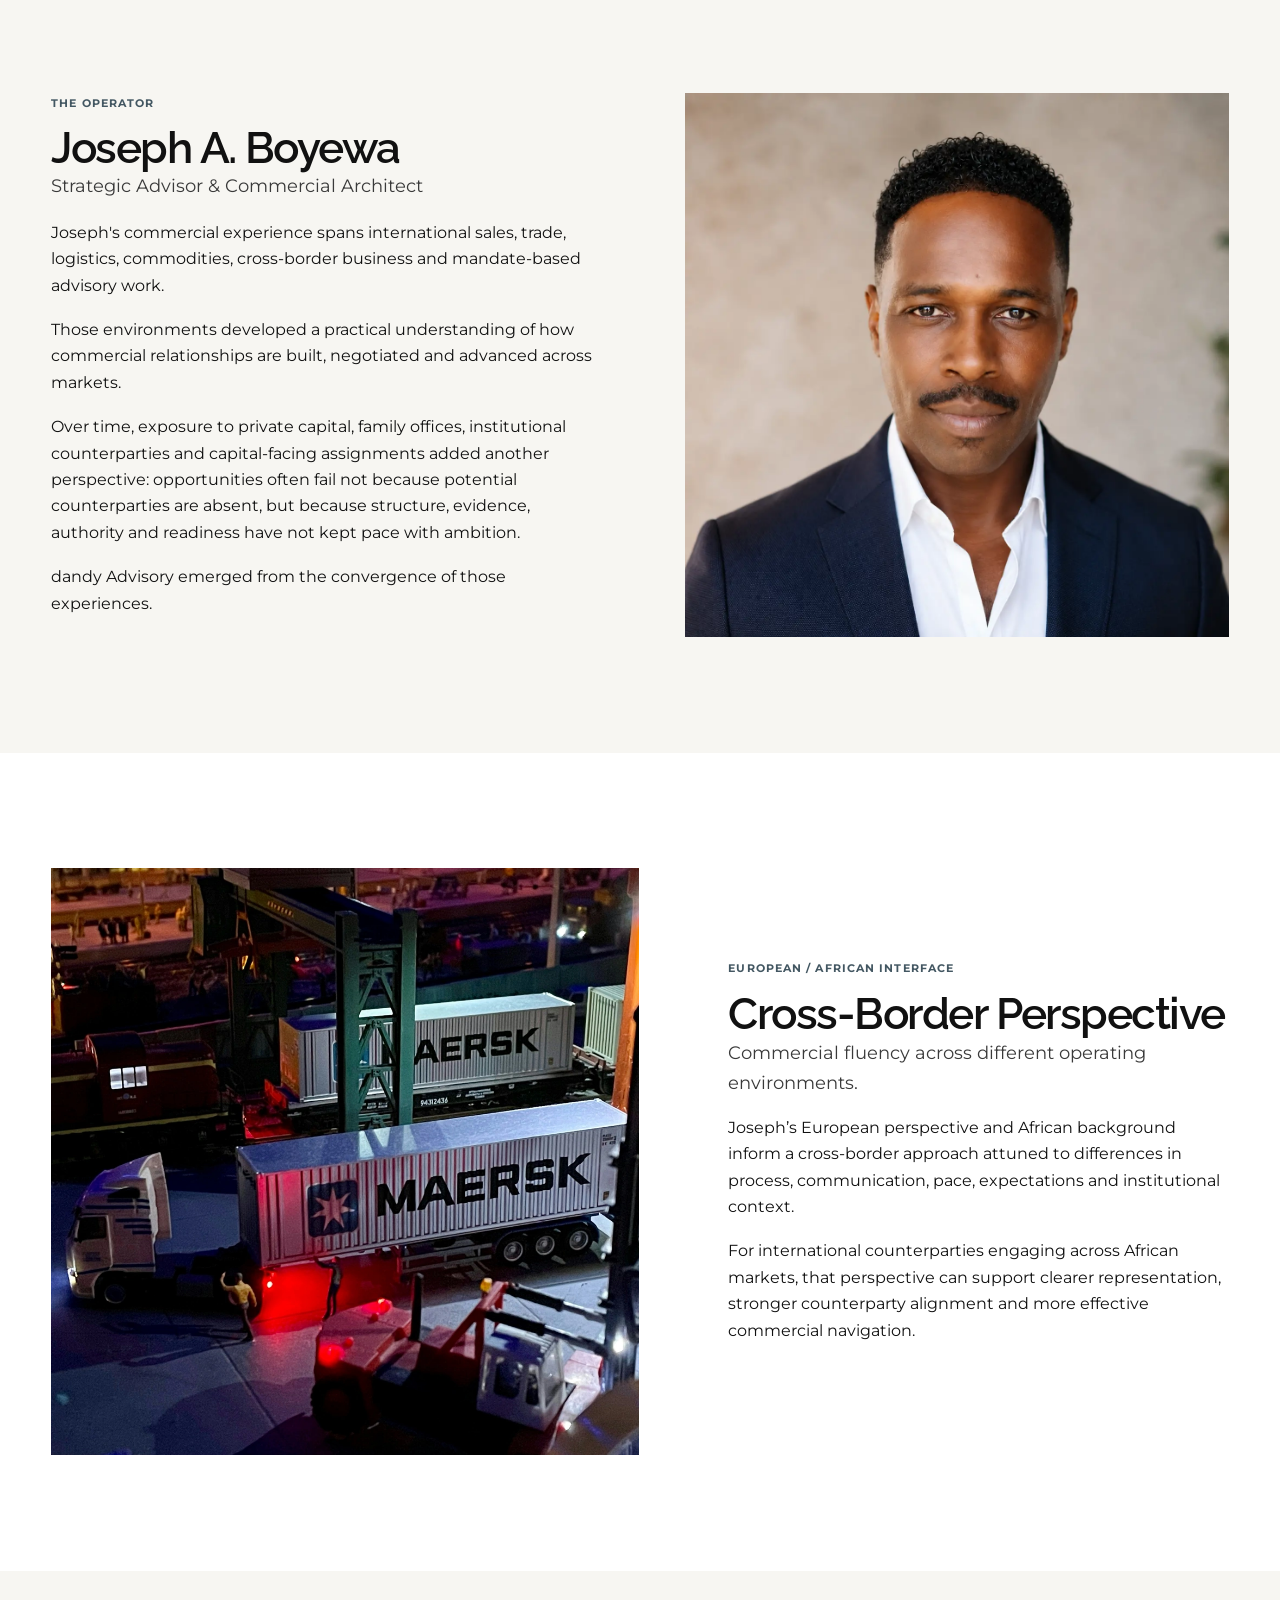
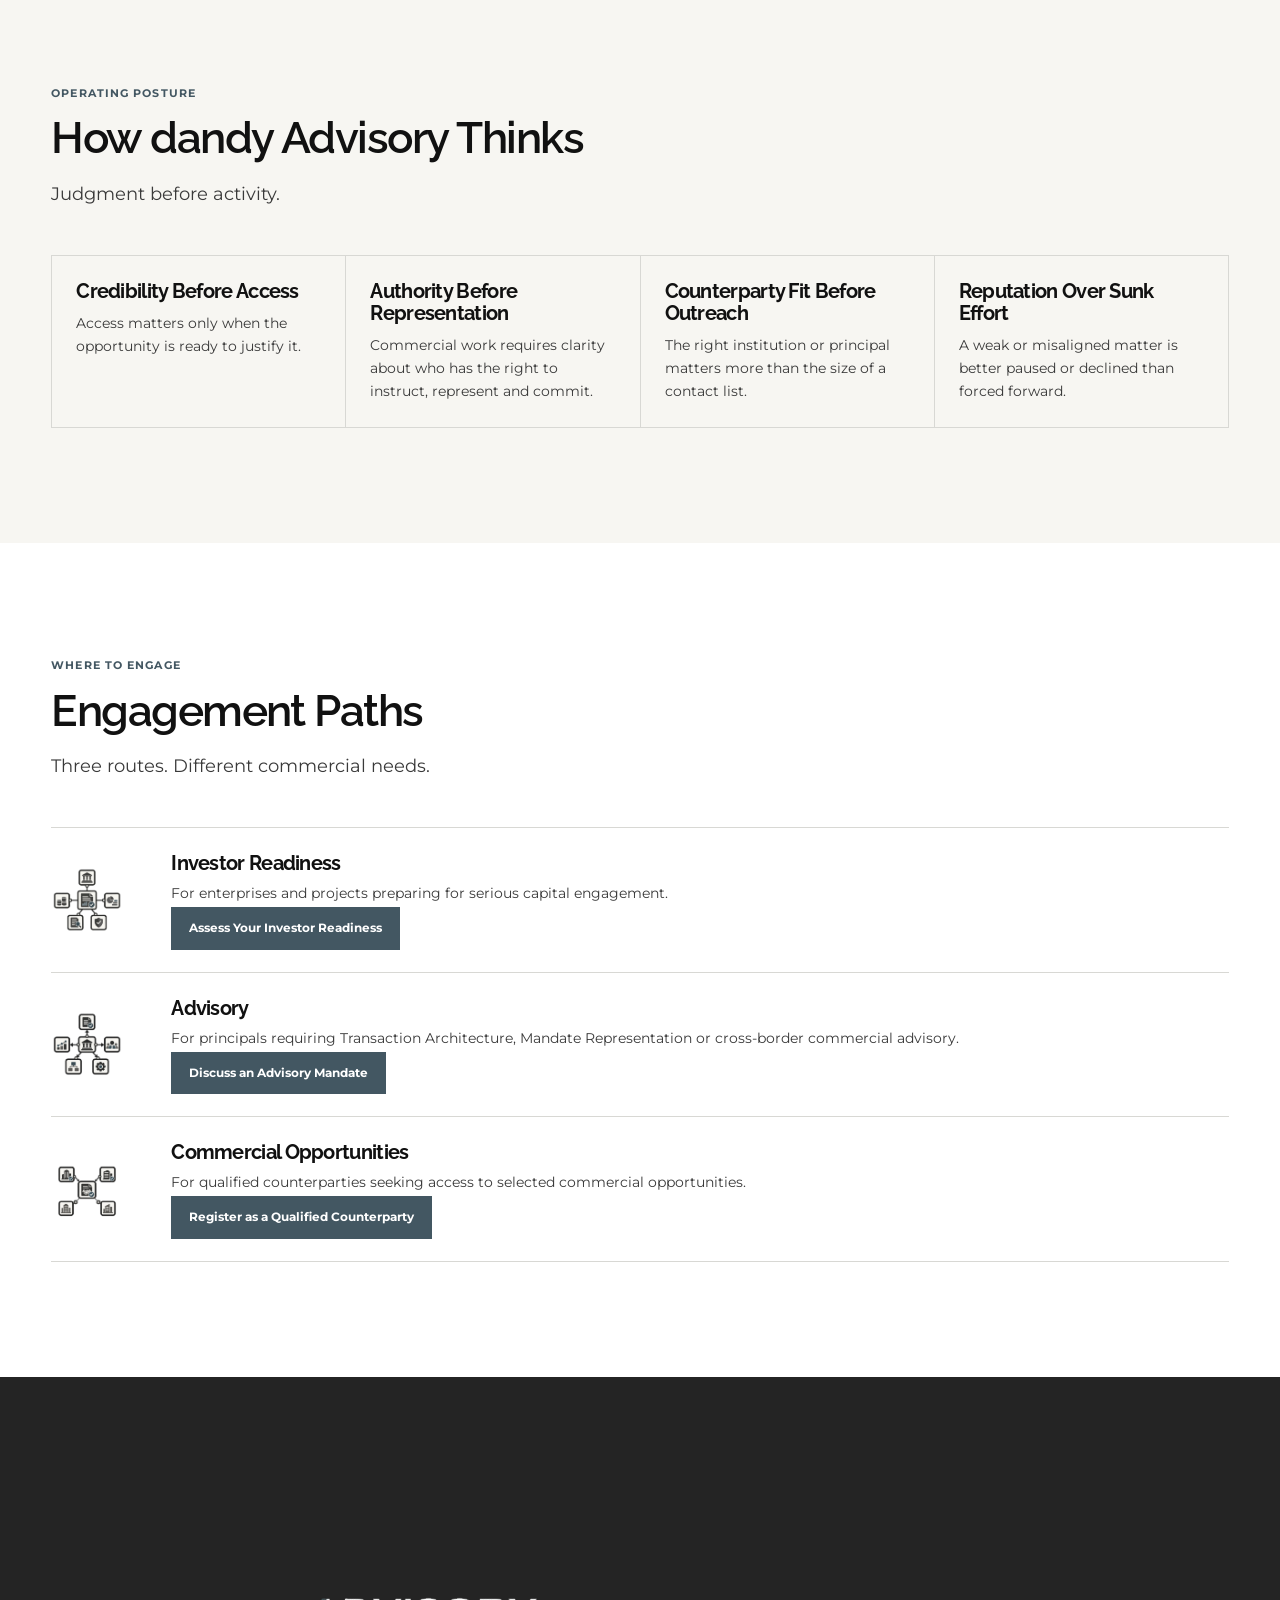
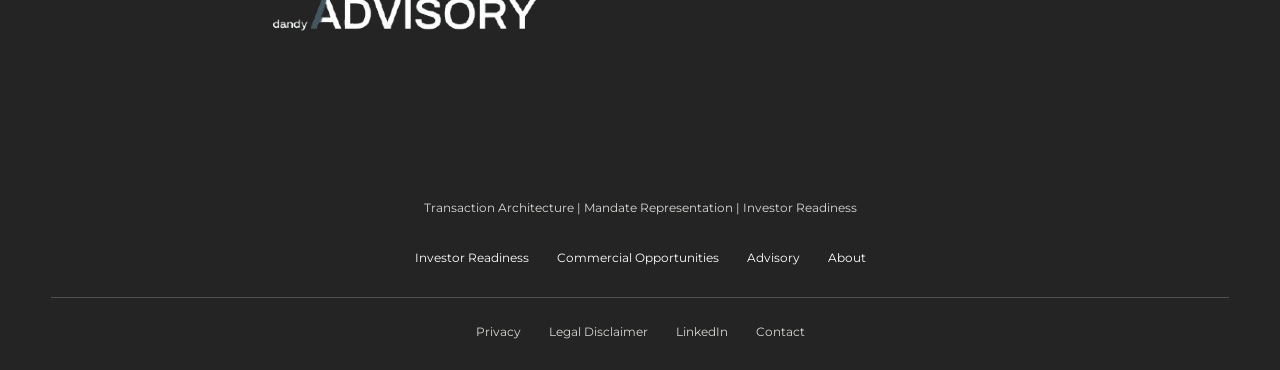
==== commit 4e2b7fef: "Apply Revision v1.0 site instructions" ====
--- a/about/index.html
+++ b/about/index.html
@@ -47,12 +47,12 @@
 <p>Across transactions, projects, commodities, mandates and capital-facing situations, a recurring pattern became clear: opportunities often reach counterparties before their proposition, authority, evidence or commercial structure are ready.</p>
 <p>dandy Advisory was built around addressing that gap.</p>
 <p>The practice creates value by turning:</p>
-<div class="why-icons">
-<div><img src="../assets/images/about/Why%20dandy%20Advisory%20Exists%20Icons/Ambiguity%20into%20Structure.webp" alt=""><strong>Ambiguity into Structure</strong></div>
-<div><img src="../assets/images/about/Why%20dandy%20Advisory%20Exists%20Icons/Access%20into%20Qualified%20Access.webp" alt=""><strong>Access into Qualified Access</strong></div>
-<div><img src="../assets/images/about/Why%20dandy%20Advisory%20Exists%20Icons/Relationships%20into%20Governed%20Relationships.webp" alt=""><strong>Relationships into Governed Relationships</strong></div>
-<div><img src="../assets/images/about/Why%20dandy%20Advisory%20Exists%20Icons/Premature%20Outreach%20into%20Disciplined%20Engagement.webp" alt=""><strong>Premature Outreach into Disciplined Engagement</strong></div>
-</div>
+<ul class="check-list why-arguments">
+<li>Ambiguity into Structure</li>
+<li>Access into Qualified Access</li>
+<li>Relationships into Governed Relationships</li>
+<li>Premature Outreach into Disciplined Engagement</li>
+</ul>
 </div>
 </div>
 </section>
@@ -76,7 +76,7 @@
 <div>
 <p class="eyebrow">European / African Interface</p>
 <h2>Cross-Border Perspective</h2>
-<p class="lead">Commercial fluency across different operating environments.</p>
+<p class="lead cross-border-note">Commercial fluency across different operating environments.</p>
 <p>Joseph’s European perspective and African background inform a cross-border approach attuned to differences in process, communication, pace, expectations and institutional context.</p>
 <p>For international counterparties engaging across African markets, that perspective can support clearer representation, stronger counterparty alignment and more effective commercial navigation.</p>
 </div>
@@ -116,7 +116,7 @@
 <h2>Engagement Paths</h2>
 <p class="lead">Three routes. Different commercial needs.</p>
 </div>
-<div class="process">
+<div class="process engagement-paths">
 <article class="process-item">
 <img src="../assets/images/about/Engagement%20Paths%20Icons/webp/Investor%20Readiness.webp" alt="">
 <div>
--- a/assets/css/site.css
+++ b/assets/css/site.css
@@ -22,8 +22,9 @@
 h1,h2,h3{font-family:Raleway,Arial,sans-serif;font-weight:600;line-height:1.1;letter-spacing:-.035em}
 h1{margin:0;font-size:clamp(40px,5.1vw,68px)}
 h2{margin:0;font-size:clamp(31px,3.4vw,48px)}
-h3{margin:0;font-size:clamp(19px,1.8vw,25px)}
+h3{margin:0;font-size:clamp(19px,1.8vw,25px);font-weight:700}
 p{margin:0 0 18px}
+li::marker{color:var(--slate)}
 .lead{font-size:18px;line-height:1.65;color:var(--carbon)}
 .muted{color:var(--muted)}
 .section{padding:var(--space) 0}
@@ -128,20 +129,21 @@
 /* Final static implementation revision */
 .hero h1{font-weight:500}.hero-grid{min-height:510px;align-items:center}.hero-image{aspect-ratio:1/1;max-height:540px}.hero .hero-copy{max-width:560px}
 .supporting-copy{margin-top:22px!important;font-size:13px!important;font-style:italic;color:var(--muted)!important}.supporting-copy::before{content:'* '}
-.principle-matrix{display:grid;grid-template-columns:repeat(2,1fr);gap:0;margin-top:28px;border-top:1px solid var(--border);border-left:1px solid var(--border)}.principle-matrix>div{padding:24px;border-right:1px solid var(--border);border-bottom:1px solid var(--border)}.principle-matrix h3{font-size:20px}.principle-matrix p{margin:10px 0 0;font-size:14px;color:var(--carbon)}
+.principle-matrix{display:grid;grid-template-columns:repeat(4,1fr);gap:0;margin-top:28px;border-top:1px solid var(--border);border-left:1px solid var(--border)}.principle-matrix>div{padding:24px;border-right:1px solid var(--border);border-bottom:1px solid var(--border)}.principle-matrix h3{font-size:20px}.principle-matrix p{margin:10px 0 0;font-size:14px;color:var(--carbon)}
 .output-list{border-top:1px solid var(--border)}.output-list>div{position:relative;padding:18px 0 18px 22px;border-bottom:1px solid var(--border)}.output-list>div::before{content:'•';position:absolute;left:0;color:var(--slate)}.output-list p{margin:5px 0 0;font-size:14px;color:var(--carbon)}
 .center-icon-heading .icon-card{text-align:center}.center-icon-heading .icon-card img{margin-left:auto;margin-right:auto}.center-icon-heading .icon-card h3{font-weight:700}
 .transition{grid-template-columns:1fr 1fr;align-items:end}.transition>div{display:flex;min-height:420px;flex-direction:column}.transition img{margin-top:auto}.transition .transition-copy{justify-content:flex-end}.transition .lead{font-weight:400;color:#fff}.transition .button{align-self:flex-start;margin-top:8px}
 .scope-rows{display:grid;grid-template-columns:1fr;gap:0}.scope-rows .icon-card{display:grid;grid-template-columns:86px minmax(190px,.58fr) 1.42fr;align-items:center;gap:24px;min-height:0;padding:26px 0;background:transparent;border-top:1px solid var(--border)}.scope-rows .icon-card:last-child{border-bottom:1px solid var(--border)}.scope-rows .icon-card img{margin:0}.scope-rows .icon-card p{margin:0}
 .qualification-stack{display:grid;grid-template-columns:1fr;gap:0;margin-top:22px;border-top:1px solid var(--border)}.qualification-stack>div{padding:15px 0;border-bottom:1px solid var(--border)}.qualification-stack h3{font-size:19px}.qualification-stack p{margin:8px 0 0}
 .process-cards{display:grid;grid-template-columns:repeat(4,1fr);gap:16px;border:0}.process-cards .process-item{display:block;padding:24px;border:1px solid var(--border);text-align:center}.process-cards .process-item img{margin:0 auto 18px}.process-cards .process-item div{display:flex;flex-direction:column;align-items:center}.process-cards .process-num{margin:0}.process-cards .process-item p:not(.process-num){margin-top:12px}
-.commercial-standards .image-copy{align-items:start}.commercial-standards .image-copy>div{padding-top:4px}.commercial-standards .image-copy h2{margin-bottom:38px}.commercial-standards .image-copy p{margin-bottom:26px}
+.commercial-standards .image-copy{align-items:stretch}.commercial-standards .image-copy>div{padding-top:4px;display:flex;flex-direction:column}.commercial-standards .image-copy h2{margin-bottom:38px}.commercial-standards .image-copy p{margin-bottom:26px}.commercial-standards .image-copy p:last-child{margin-bottom:0}
 .engagement-standards .image-copy{align-items:start}.engagement-standards .image-copy>div{padding-top:4px}.engagement-standards .image-copy h2{margin-bottom:38px}.engagement-standards .image-copy p{margin-bottom:26px}
 .not-for .not-for-intro p:last-child{margin:28px 0 0;font-weight:600;color:var(--carbon)}.not-for .plain-list li::before{content:'•';position:absolute;left:0;color:var(--slate)}
-.commercial-transition{background:var(--slate);color:#fff}.commercial-transition .transition img{max-width:100%;margin-top:0}.commercial-transition .transition>div{min-height:300px;justify-content:center}.commercial-transition .transition p{color:#fff}.commercial-transition h2{max-width:680px}
-.commercial-final-cta{align-items:start}.commercial-final-cta .submission-guidance{padding-top:3px}.commercial-final-cta .submission-guidance p{font-size:14px}.commercial-final-cta .supporting-copy{margin-top:0!important;margin-bottom:22px!important}
-.why-icons{display:grid;grid-template-columns:repeat(4,1fr);gap:18px;margin-top:28px}.why-icons img{width:76px;height:76px;object-fit:contain;margin-bottom:14px}.why-icons strong{display:block;font-family:Raleway,Arial,sans-serif;font-size:17px;line-height:1.2}
+.commercial-transition{background:var(--slate);color:#fff}.commercial-transition .transition img{max-width:100%;margin-top:0}.commercial-transition .transition>div{min-height:300px;justify-content:center}.commercial-transition .transition p{color:#fff}.commercial-transition h2{max-width:680px}.editorial-transition{display:block}.editorial-transition>div{min-height:0!important;max-width:760px}.editorial-transition p{max-width:720px;margin-top:22px}
+.commercial-final-cta{align-items:start}.commercial-final-cta .submission-guidance{padding-top:3px}.commercial-final-cta .submission-guidance p{font-size:14px}.commercial-final-cta .submission-guidance .button{margin:4px 0 22px}.commercial-final-cta .supporting-copy{margin-top:0!important;margin-bottom:22px!important}
+.why-arguments{margin-top:28px}.why-arguments li{font-family:Raleway,Arial,sans-serif;font-size:17px;font-weight:700}
 .site-footer{text-align:center}.footer-logo{width:70px;margin:0 auto 22px}.footer-links,.footer-secondary{justify-content:center}.footer-secondary{display:flex}
 .form-shell .intro{display:grid;grid-template-columns:minmax(140px,.4fr) 1fr;gap:26px;align-items:start;max-width:none}.form-shell .intro .eyebrow{margin:8px 0 0}.form-shell .intro h1,.form-shell .intro .lead{grid-column:2}.form-shell .intro h1{margin-top:-6px}
-@media(max-width:850px){.hero-grid{min-height:0}.principle-matrix{grid-template-columns:1fr}.scope-rows .icon-card{grid-template-columns:72px 1fr}.scope-rows .icon-card p{grid-column:2}.process-cards{grid-template-columns:repeat(2,1fr)}.why-icons{grid-template-columns:repeat(2,1fr)}.form-shell .intro{grid-template-columns:1fr;gap:0}.form-shell .intro h1,.form-shell .intro .lead{grid-column:auto}.form-shell .intro .eyebrow{margin:0 0 14px}}
-@media(max-width:520px){.scope-rows .icon-card,.process-cards,.why-icons{grid-template-columns:1fr}.scope-rows .icon-card p{grid-column:auto}.scope-rows .icon-card img{margin:0}.process-cards .process-item{min-height:0}}
+.home-hero-content{display:flex;min-height:540px;flex-direction:column}.home-hero-content .button{margin-top:auto}.who-capital-note,.commercial-access-note,.cross-border-note{transform:translateY(2px)}.scope-note{margin-top:2px}.qualification-intro{margin-top:2px}.process-disclaimer{margin-top:2px}.engagement-paths .button{transform:translateY(2px)}.advisory-final-cta>div:last-child{padding-top:2px}.advisory-final-cta .supporting-copy{margin-top:18px!important}
+@media(max-width:850px){.hero-grid{min-height:0}.home-hero-content{min-height:0}.home-hero-content .button{margin-top:12px}.principle-matrix{grid-template-columns:1fr}.scope-rows .icon-card{grid-template-columns:72px 1fr}.scope-rows .icon-card p{grid-column:2}.process-cards{grid-template-columns:repeat(2,1fr)}.form-shell .intro{grid-template-columns:1fr;gap:0}.form-shell .intro h1,.form-shell .intro .lead{grid-column:auto}.form-shell .intro .eyebrow{margin:0 0 14px}}
+@media(max-width:520px){.scope-rows .icon-card,.process-cards{grid-template-columns:1fr}.scope-rows .icon-card p{grid-column:auto}.scope-rows .icon-card img{margin:0}.process-cards .process-item{min-height:0}}
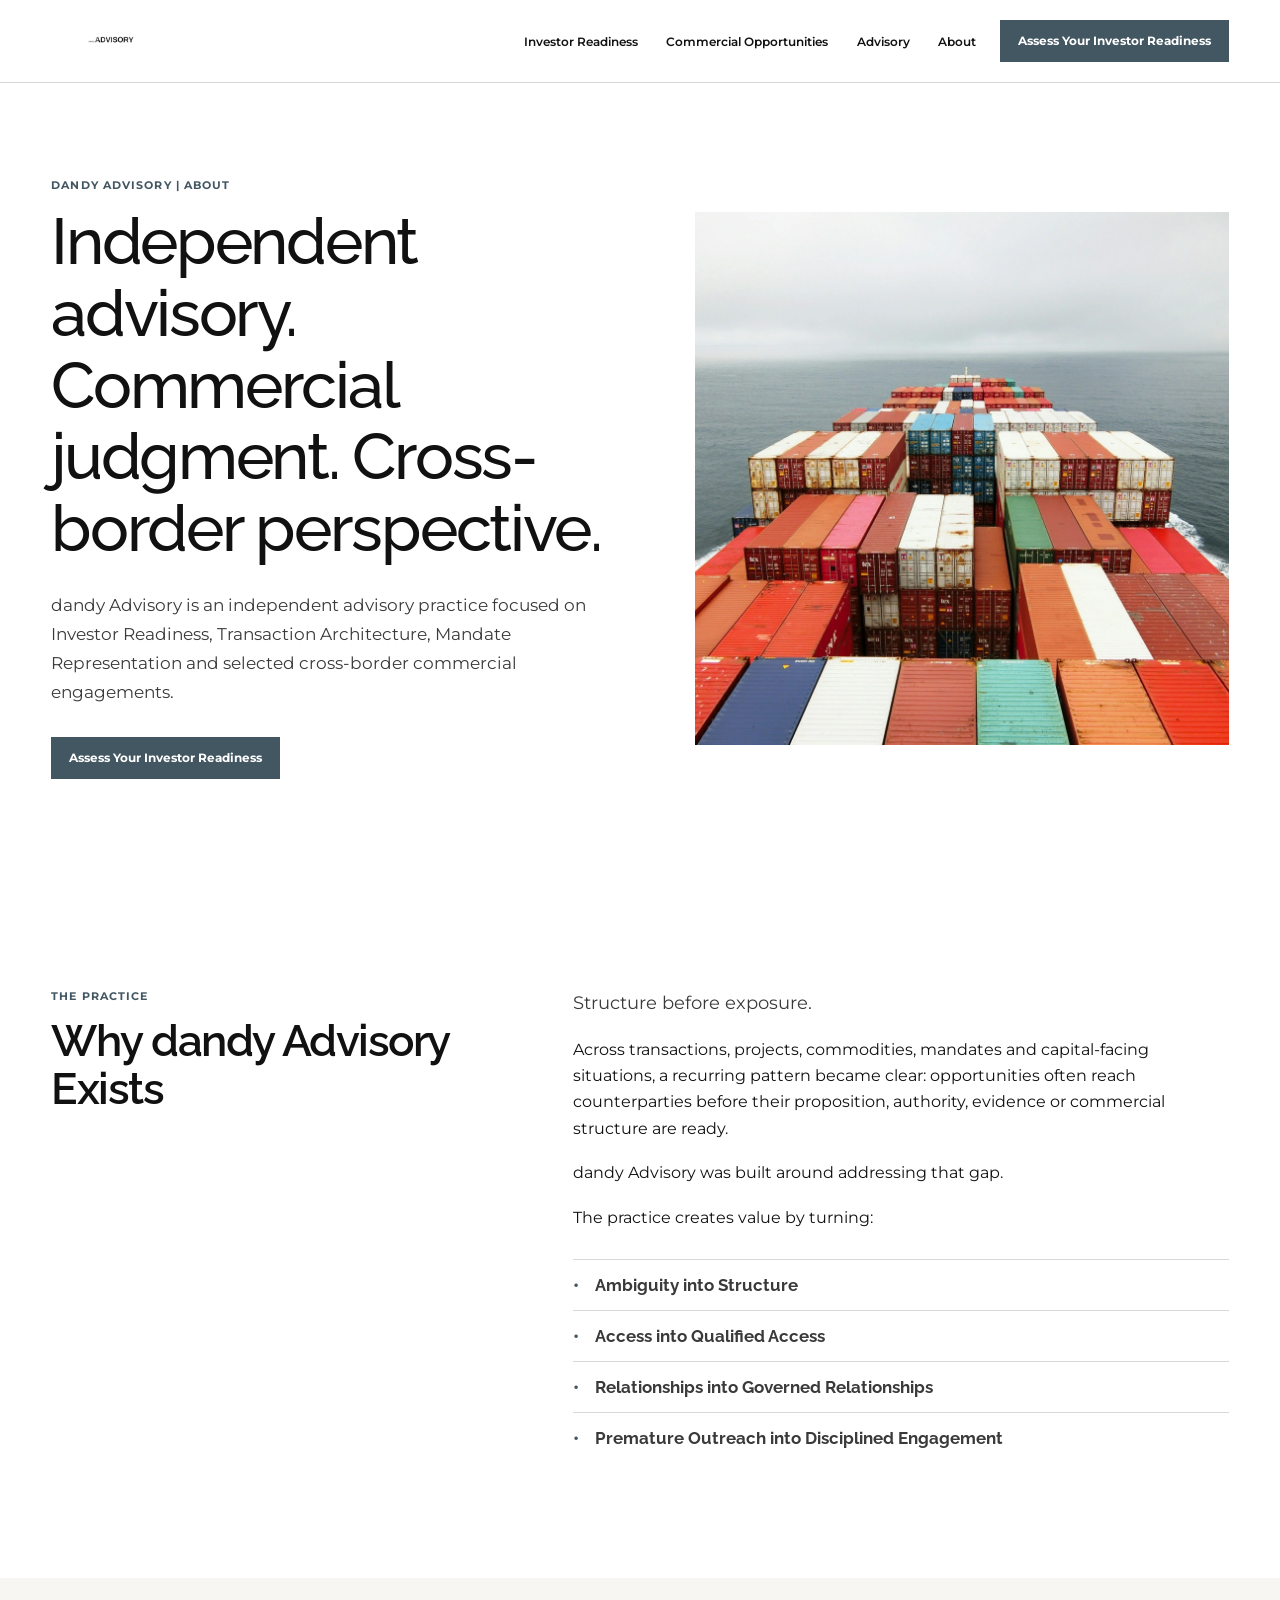
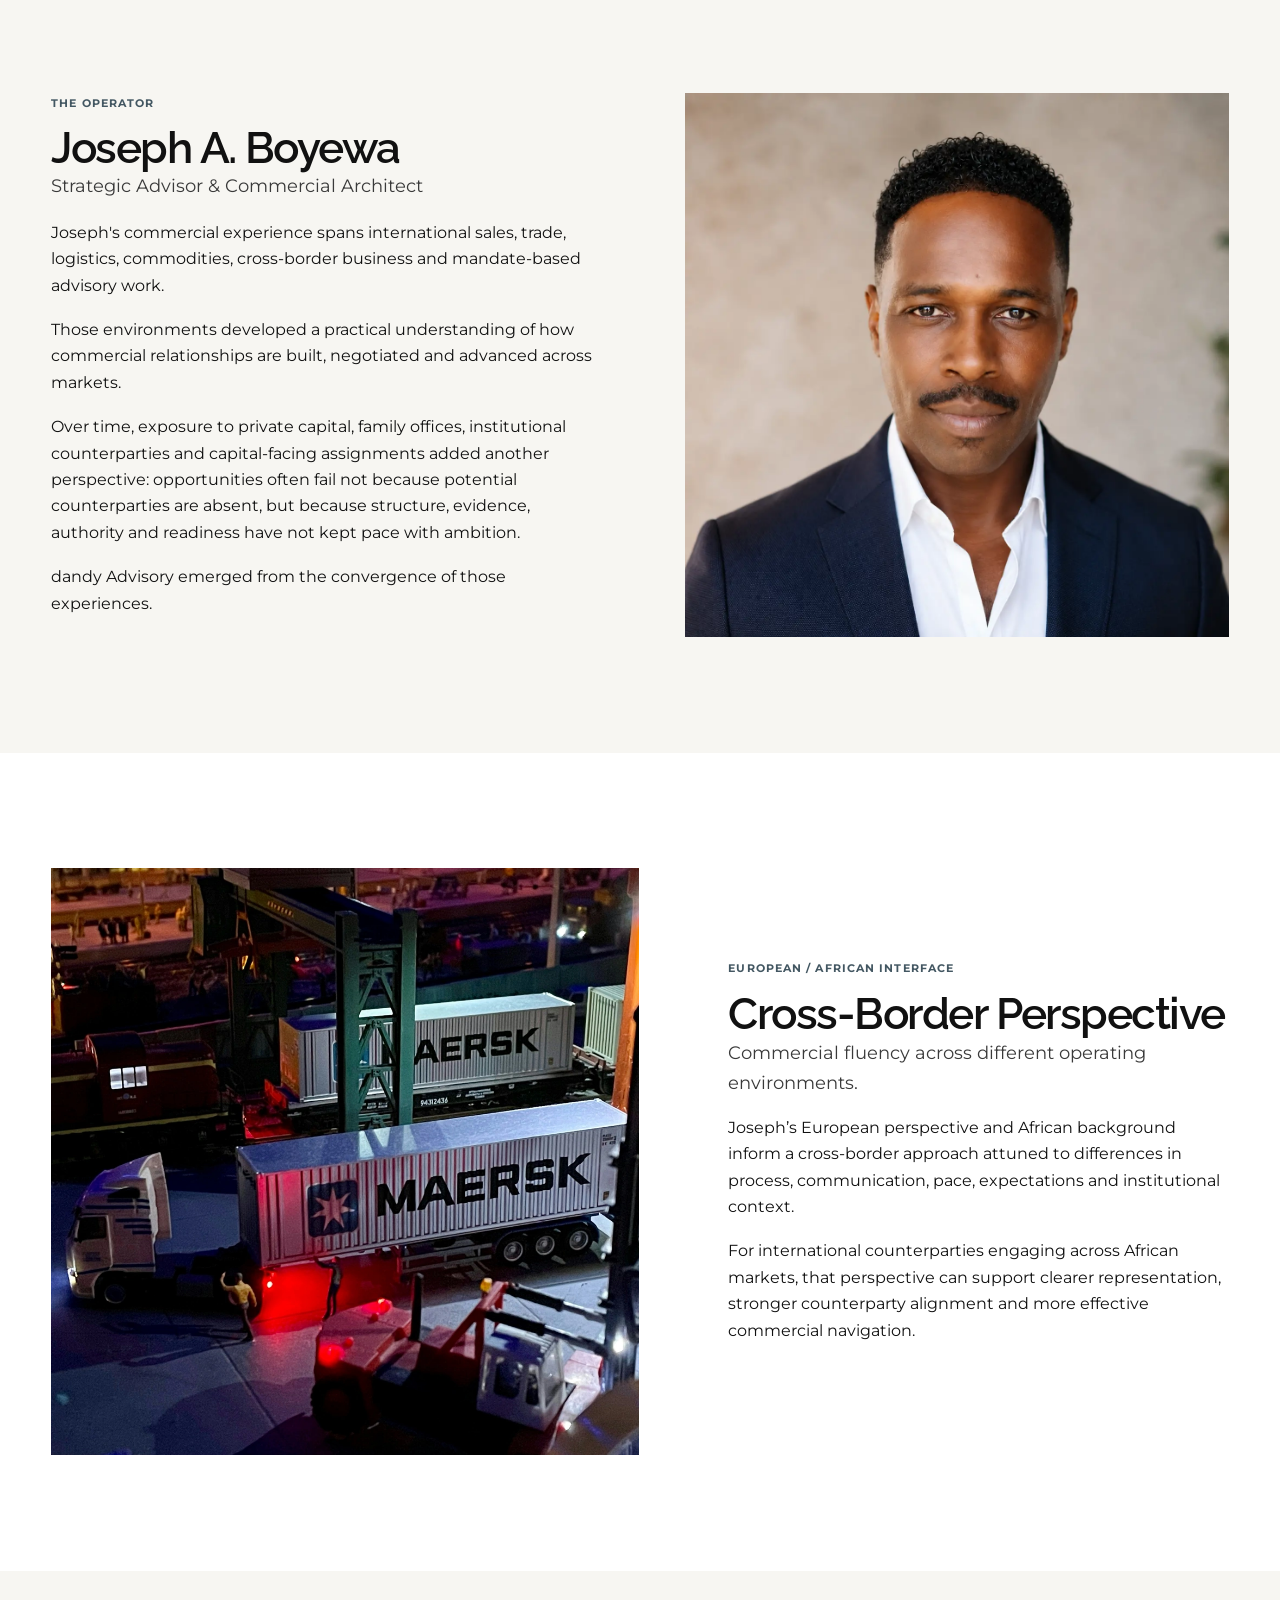
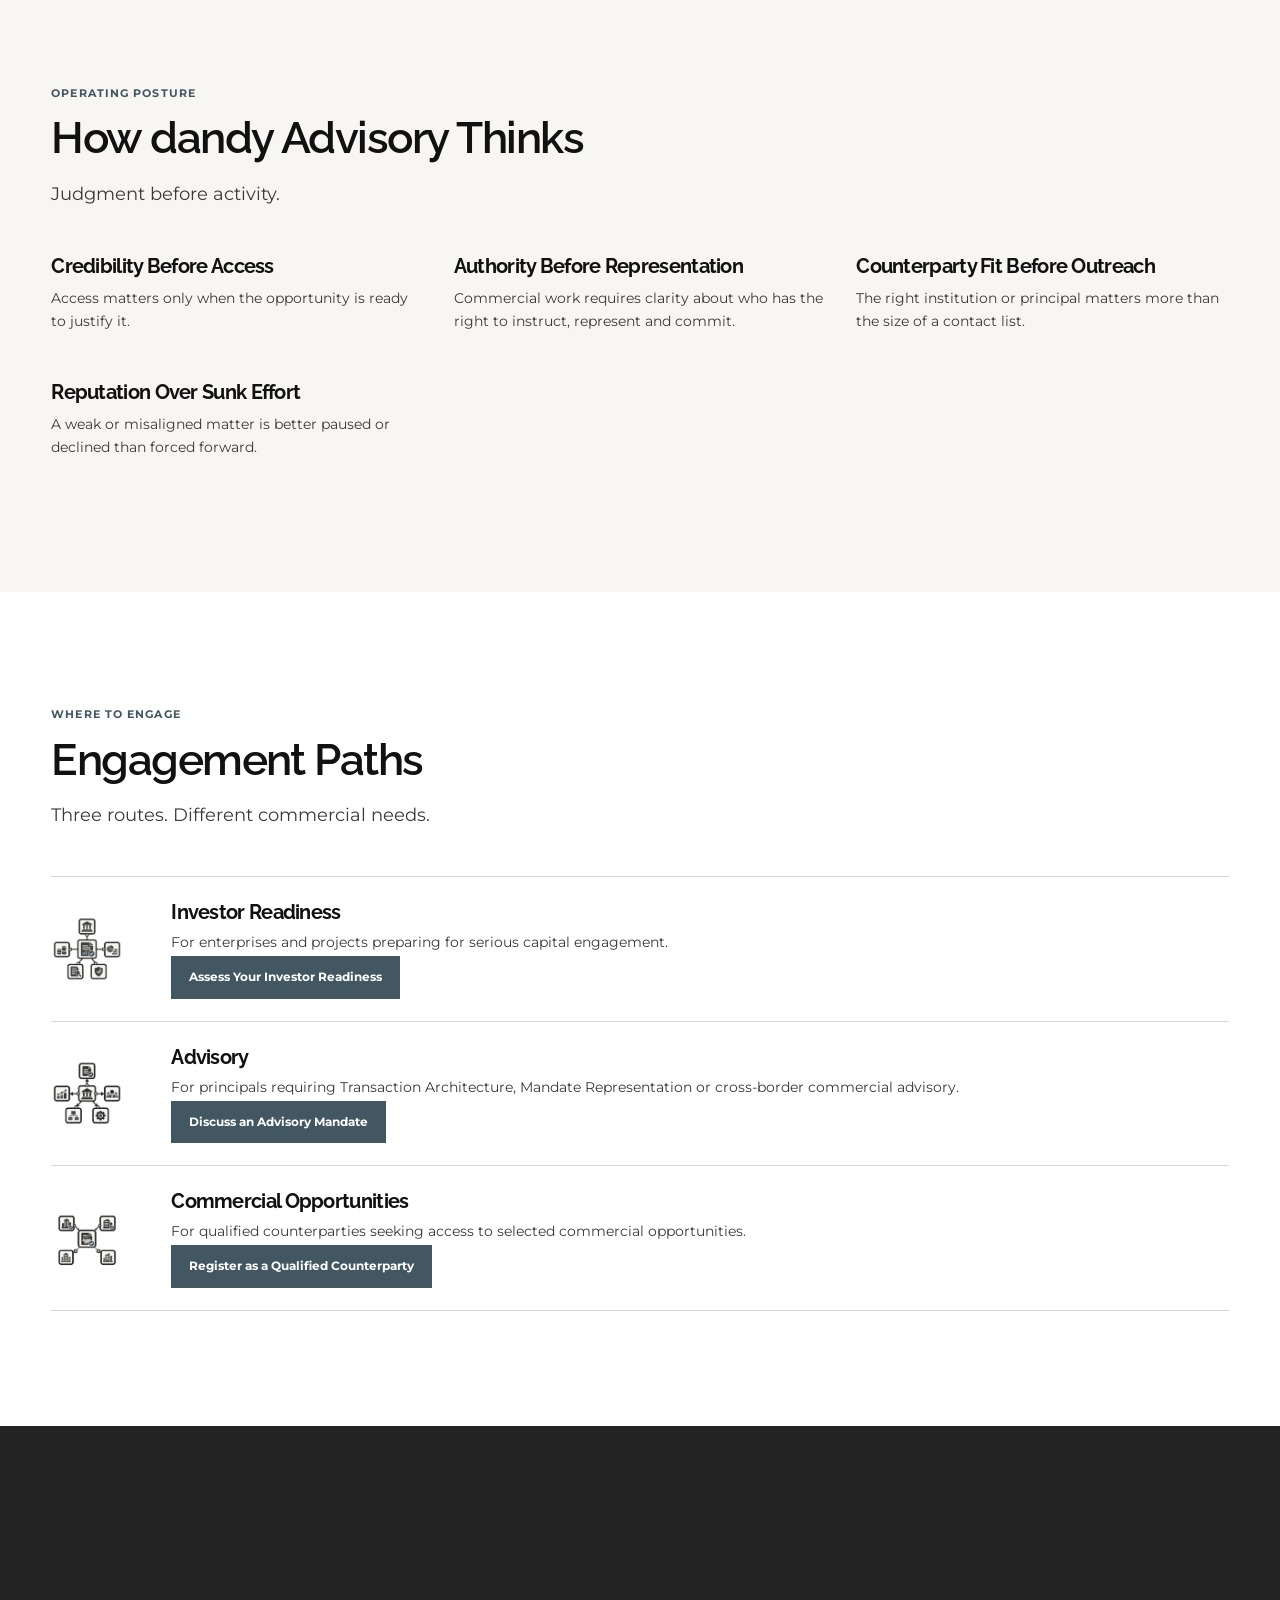
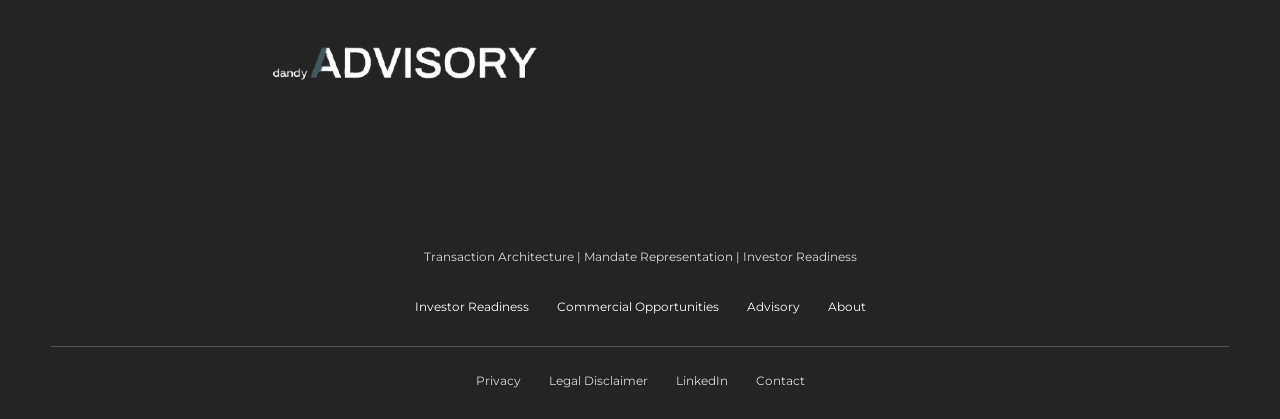
==== commit 495e03e4: "Correct approved preview layout details" ====
--- a/about/index.html
+++ b/about/index.html
@@ -21,7 +21,7 @@
 <a href="../advisory/">Advisory</a>
 <a href="../about/">About</a>
 </nav>
-<a class="header-cta" href="../investor-readiness/">Begin Qualification</a>
+<a class="header-cta" href="../investor-readiness/">Assess Your Investor Readiness</a>
 </div>
 </header>
 <main id="main">
@@ -89,7 +89,7 @@
 <h2>How dandy Advisory Thinks</h2>
 <p class="lead">Judgment before activity.</p>
 </div>
-<div class="principle-matrix">
+<div class="standards">
 <div>
 <h3>Credibility Before Access</h3>
 <p>Access matters only when the opportunity is ready to justify it.</p>
--- a/assets/css/site.css
+++ b/assets/css/site.css
@@ -142,8 +142,9 @@
 .commercial-transition{background:var(--slate);color:#fff}.commercial-transition .transition img{max-width:100%;margin-top:0}.commercial-transition .transition>div{min-height:300px;justify-content:center}.commercial-transition .transition p{color:#fff}.commercial-transition h2{max-width:680px}.editorial-transition{display:block}.editorial-transition>div{min-height:0!important;max-width:760px}.editorial-transition p{max-width:720px;margin-top:22px}
 .commercial-final-cta{align-items:start}.commercial-final-cta .submission-guidance{padding-top:3px}.commercial-final-cta .submission-guidance p{font-size:14px}.commercial-final-cta .submission-guidance .button{margin:4px 0 22px}.commercial-final-cta .supporting-copy{margin-top:0!important;margin-bottom:22px!important}
 .why-arguments{margin-top:28px}.why-arguments li{font-family:Raleway,Arial,sans-serif;font-size:17px;font-weight:700}
-.site-footer{text-align:center}.footer-logo{width:70px;margin:0 auto 22px}.footer-links,.footer-secondary{justify-content:center}.footer-secondary{display:flex}
+.site-footer{text-align:center}.footer-logo{width:35px;margin:0 auto 22px}.footer-links,.footer-secondary{justify-content:center}.footer-secondary{display:flex}
 .form-shell .intro{display:grid;grid-template-columns:minmax(140px,.4fr) 1fr;gap:26px;align-items:start;max-width:none}.form-shell .intro .eyebrow{margin:8px 0 0}.form-shell .intro h1,.form-shell .intro .lead{grid-column:2}.form-shell .intro h1{margin-top:-6px}
 .home-hero-content{display:flex;min-height:540px;flex-direction:column}.home-hero-content .button{margin-top:auto}.who-capital-note,.commercial-access-note,.cross-border-note{transform:translateY(2px)}.scope-note{margin-top:2px}.qualification-intro{margin-top:2px}.process-disclaimer{margin-top:2px}.engagement-paths .button{transform:translateY(2px)}.advisory-final-cta>div:last-child{padding-top:2px}.advisory-final-cta .supporting-copy{margin-top:18px!important}
+.readiness-section .section-heading{margin-bottom:18px}.readiness-section>.container>.lead{max-width:760px}.readiness-section .principle-matrix{width:100%}
 @media(max-width:850px){.hero-grid{min-height:0}.home-hero-content{min-height:0}.home-hero-content .button{margin-top:12px}.principle-matrix{grid-template-columns:1fr}.scope-rows .icon-card{grid-template-columns:72px 1fr}.scope-rows .icon-card p{grid-column:2}.process-cards{grid-template-columns:repeat(2,1fr)}.form-shell .intro{grid-template-columns:1fr;gap:0}.form-shell .intro h1,.form-shell .intro .lead{grid-column:auto}.form-shell .intro .eyebrow{margin:0 0 14px}}
 @media(max-width:520px){.scope-rows .icon-card,.process-cards{grid-template-columns:1fr}.scope-rows .icon-card p{grid-column:auto}.scope-rows .icon-card img{margin:0}.process-cards .process-item{min-height:0}}
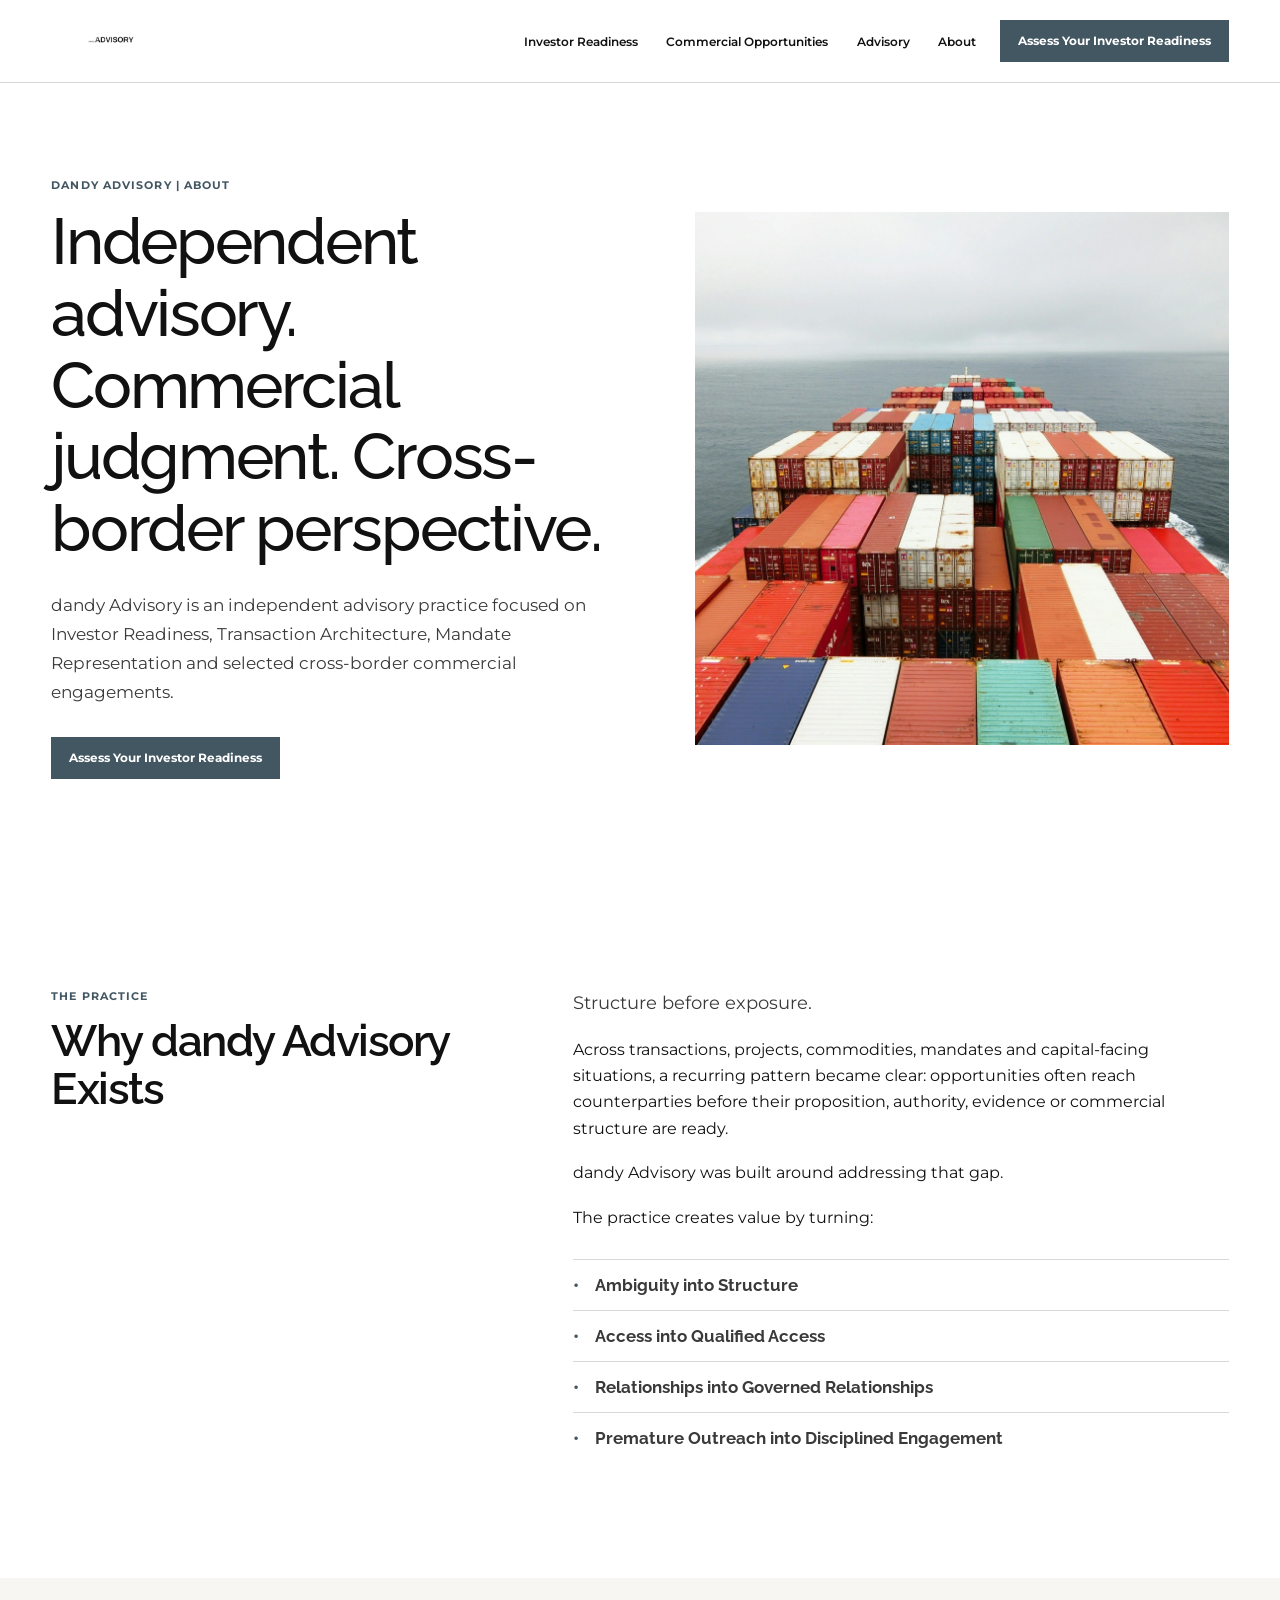
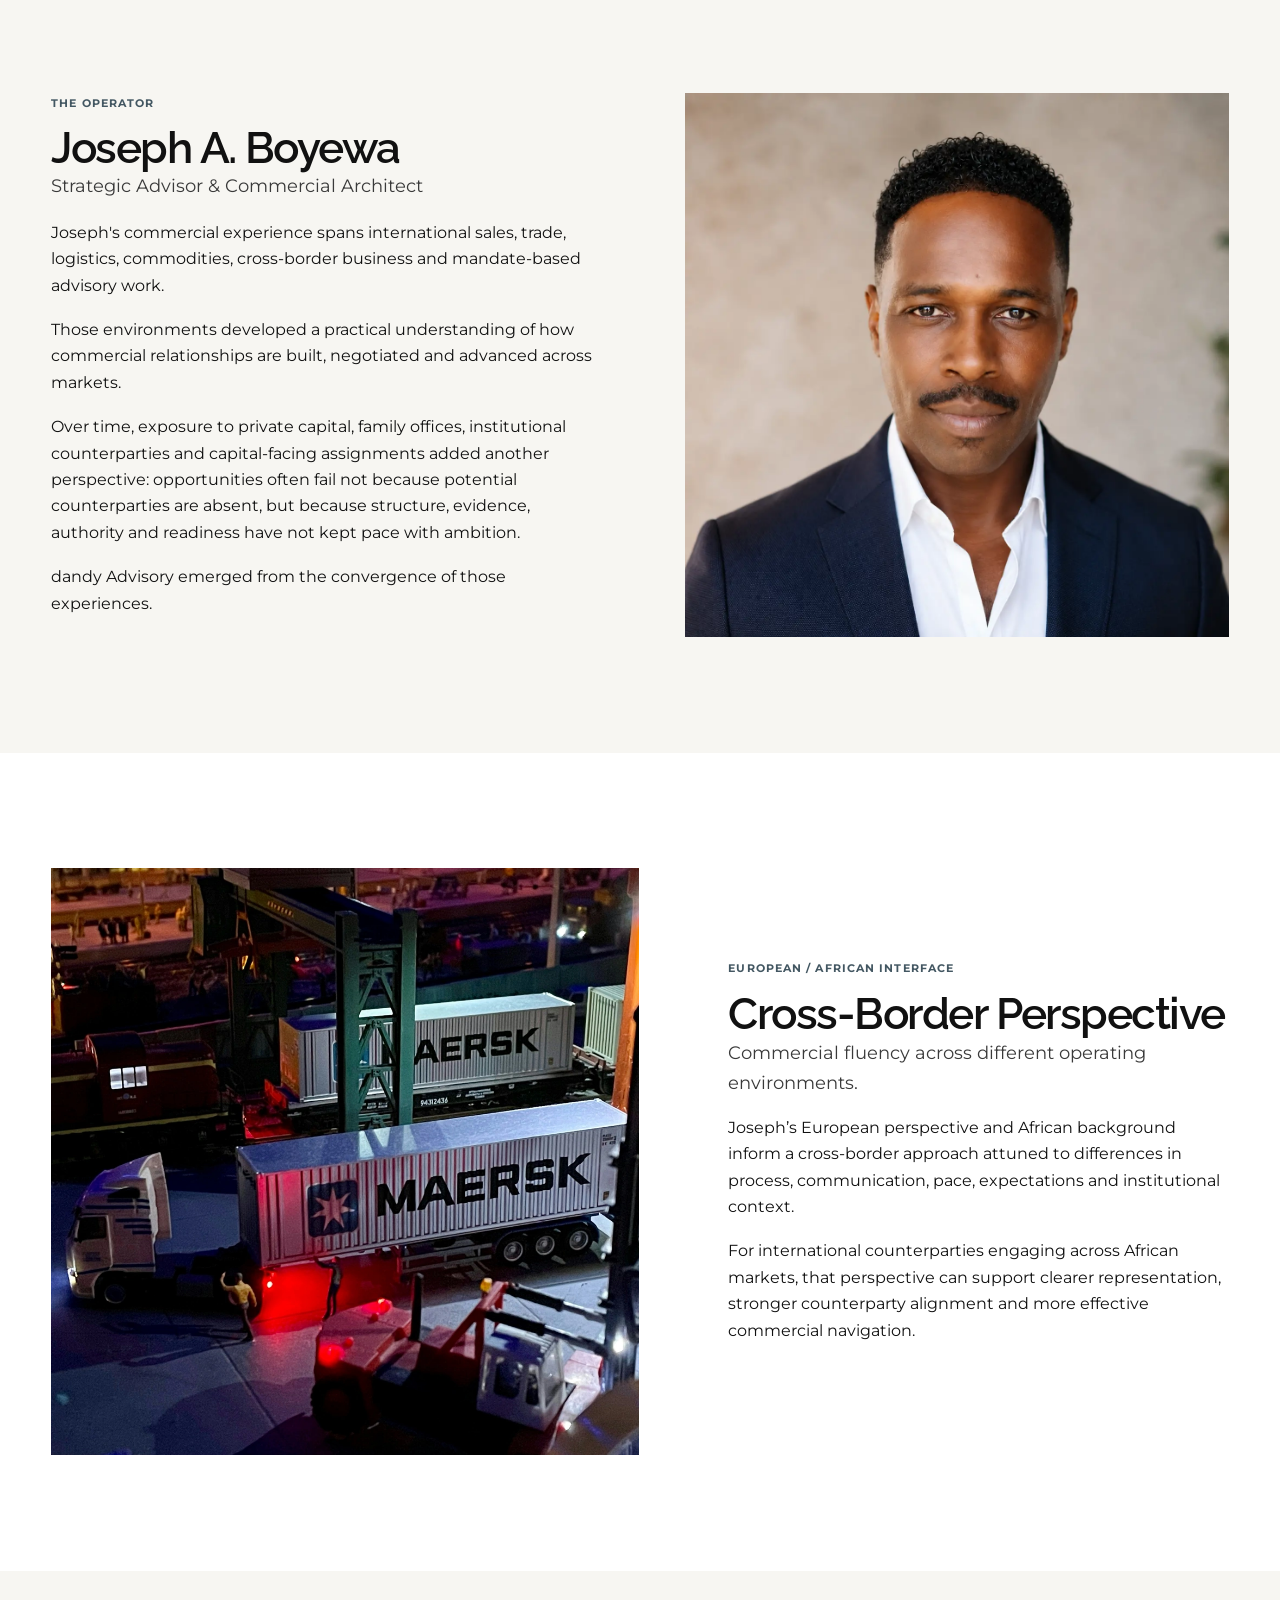
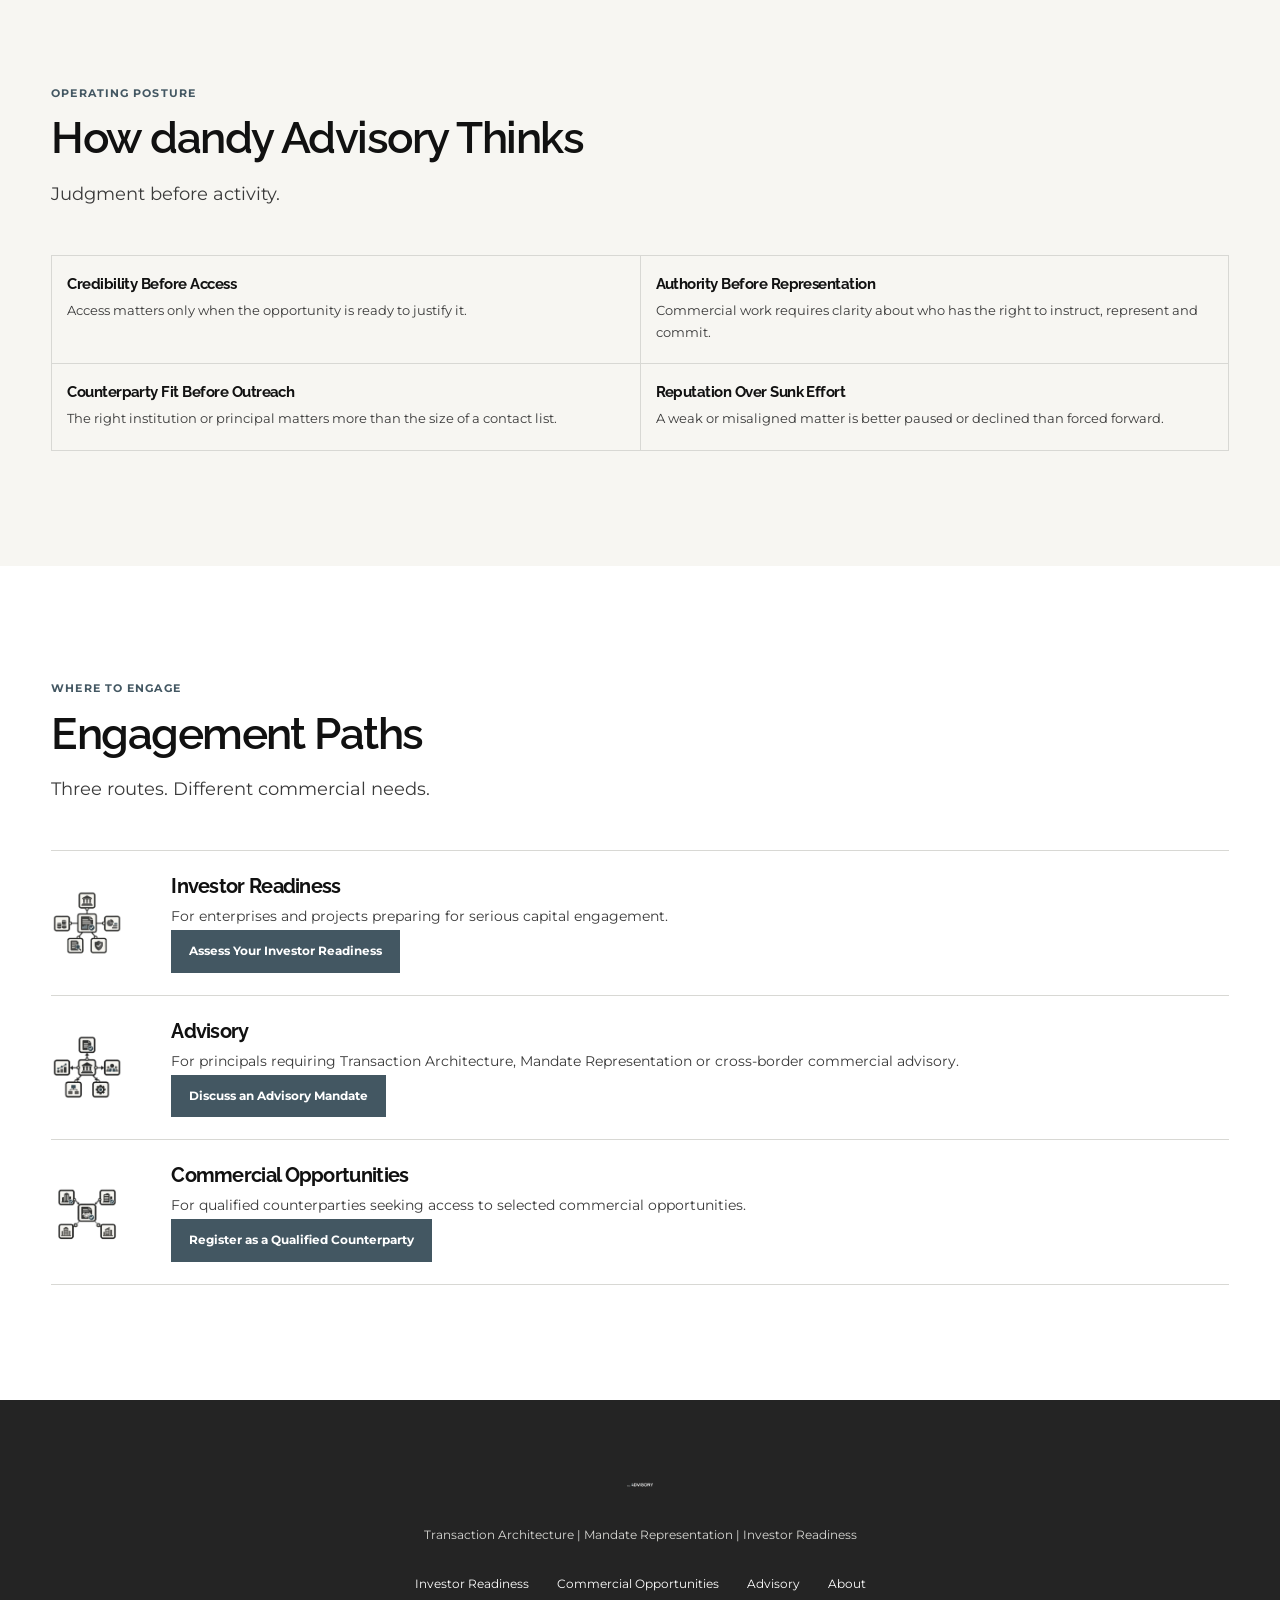
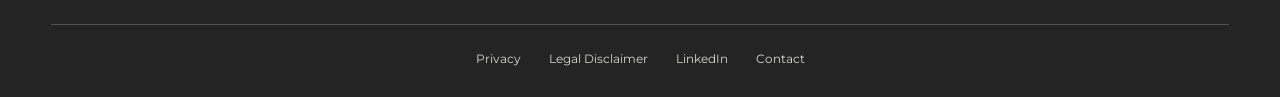
==== commit e49816c4: "Restore approved home, about, and footer layout" ====
--- a/about/index.html
+++ b/about/index.html
@@ -89,7 +89,7 @@
 <h2>How dandy Advisory Thinks</h2>
 <p class="lead">Judgment before activity.</p>
 </div>
-<div class="standards">
+<div class="think-grid">
 <div>
 <h3>Credibility Before Access</h3>
 <p>Access matters only when the opportunity is ready to justify it.</p>
@@ -169,3 +169,4 @@
 </script>
 </body>
 </html>
+
--- a/assets/css/site.css
+++ b/assets/css/site.css
@@ -142,9 +142,11 @@
 .commercial-transition{background:var(--slate);color:#fff}.commercial-transition .transition img{max-width:100%;margin-top:0}.commercial-transition .transition>div{min-height:300px;justify-content:center}.commercial-transition .transition p{color:#fff}.commercial-transition h2{max-width:680px}.editorial-transition{display:block}.editorial-transition>div{min-height:0!important;max-width:760px}.editorial-transition p{max-width:720px;margin-top:22px}
 .commercial-final-cta{align-items:start}.commercial-final-cta .submission-guidance{padding-top:3px}.commercial-final-cta .submission-guidance p{font-size:14px}.commercial-final-cta .submission-guidance .button{margin:4px 0 22px}.commercial-final-cta .supporting-copy{margin-top:0!important;margin-bottom:22px!important}
 .why-arguments{margin-top:28px}.why-arguments li{font-family:Raleway,Arial,sans-serif;font-size:17px;font-weight:700}
-.site-footer{text-align:center}.footer-logo{width:35px;margin:0 auto 22px}.footer-links,.footer-secondary{justify-content:center}.footer-secondary{display:flex}
+.site-footer{text-align:center}.footer-logo{display:block;width:70px;margin:0 auto 22px}.footer-logo img{display:block;width:100%;height:auto}.footer-links,.footer-secondary{justify-content:center}.footer-secondary{display:flex}
+.think-grid{display:grid;grid-template-columns:repeat(2,1fr);gap:0;margin-top:28px;border-top:1px solid var(--border);border-left:1px solid var(--border)}.think-grid>div{padding:20px 15px;border-right:1px solid var(--border);border-bottom:1px solid var(--border)}.think-grid h3{font-size:15px}.think-grid p{margin:8px 0 0;font-size:13px;color:var(--carbon)}
 .form-shell .intro{display:grid;grid-template-columns:minmax(140px,.4fr) 1fr;gap:26px;align-items:start;max-width:none}.form-shell .intro .eyebrow{margin:8px 0 0}.form-shell .intro h1,.form-shell .intro .lead{grid-column:2}.form-shell .intro h1{margin-top:-6px}
 .home-hero-content{display:flex;min-height:540px;flex-direction:column}.home-hero-content .button{margin-top:auto}.who-capital-note,.commercial-access-note,.cross-border-note{transform:translateY(2px)}.scope-note{margin-top:2px}.qualification-intro{margin-top:2px}.process-disclaimer{margin-top:2px}.engagement-paths .button{transform:translateY(2px)}.advisory-final-cta>div:last-child{padding-top:2px}.advisory-final-cta .supporting-copy{margin-top:18px!important}
 .readiness-section .section-heading{margin-bottom:18px}.readiness-section>.container>.lead{max-width:760px}.readiness-section .principle-matrix{width:100%}
-@media(max-width:850px){.hero-grid{min-height:0}.home-hero-content{min-height:0}.home-hero-content .button{margin-top:12px}.principle-matrix{grid-template-columns:1fr}.scope-rows .icon-card{grid-template-columns:72px 1fr}.scope-rows .icon-card p{grid-column:2}.process-cards{grid-template-columns:repeat(2,1fr)}.form-shell .intro{grid-template-columns:1fr;gap:0}.form-shell .intro h1,.form-shell .intro .lead{grid-column:auto}.form-shell .intro .eyebrow{margin:0 0 14px}}
+@media(max-width:850px){.hero-grid{min-height:0}.home-hero-content{min-height:0}.home-hero-content .button{margin-top:12px}.principle-matrix,.think-grid{grid-template-columns:1fr}.scope-rows .icon-card{grid-template-columns:72px 1fr}.scope-rows .icon-card p{grid-column:2}.process-cards{grid-template-columns:repeat(2,1fr)}.form-shell .intro{grid-template-columns:1fr;gap:0}.form-shell .intro h1,.form-shell .intro .lead{grid-column:auto}.form-shell .intro .eyebrow{margin:0 0 14px}}
 @media(max-width:520px){.scope-rows .icon-card,.process-cards{grid-template-columns:1fr}.scope-rows .icon-card p{grid-column:auto}.scope-rows .icon-card img{margin:0}.process-cards .process-item{min-height:0}}
+
